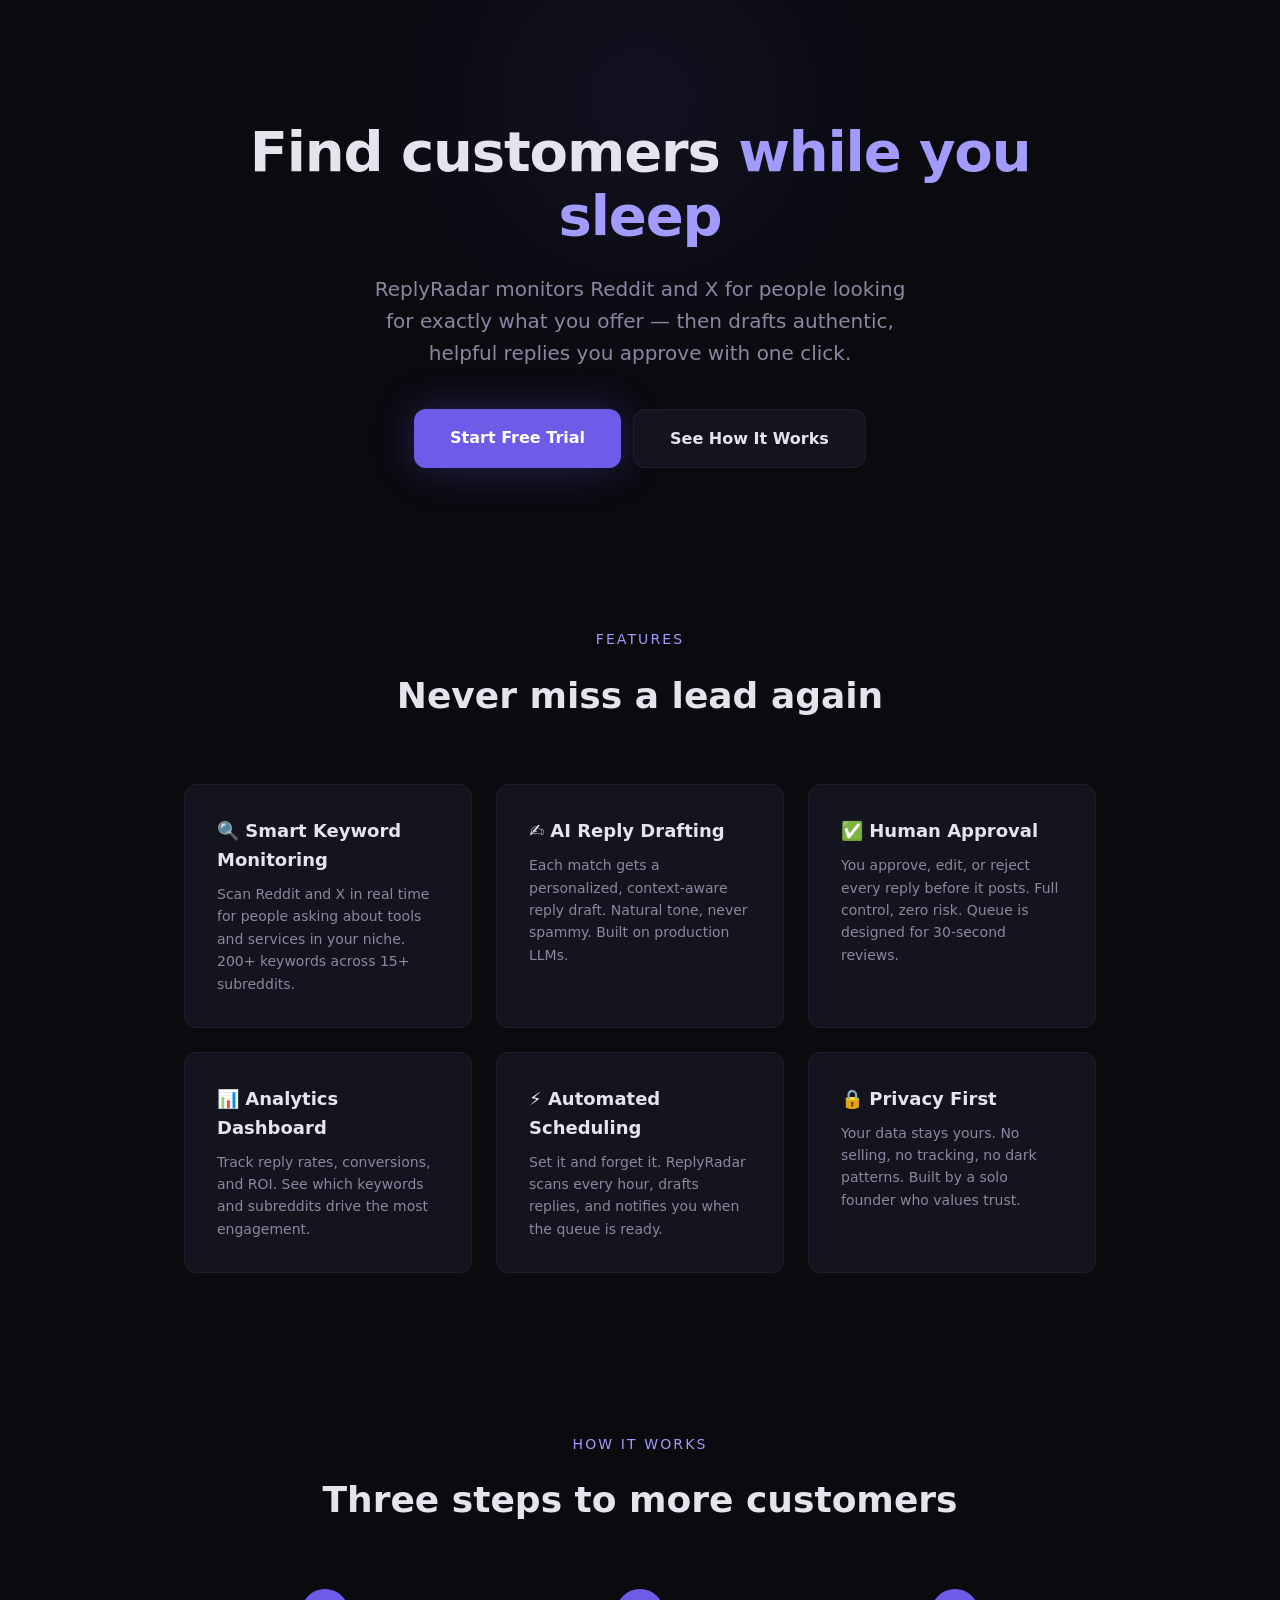
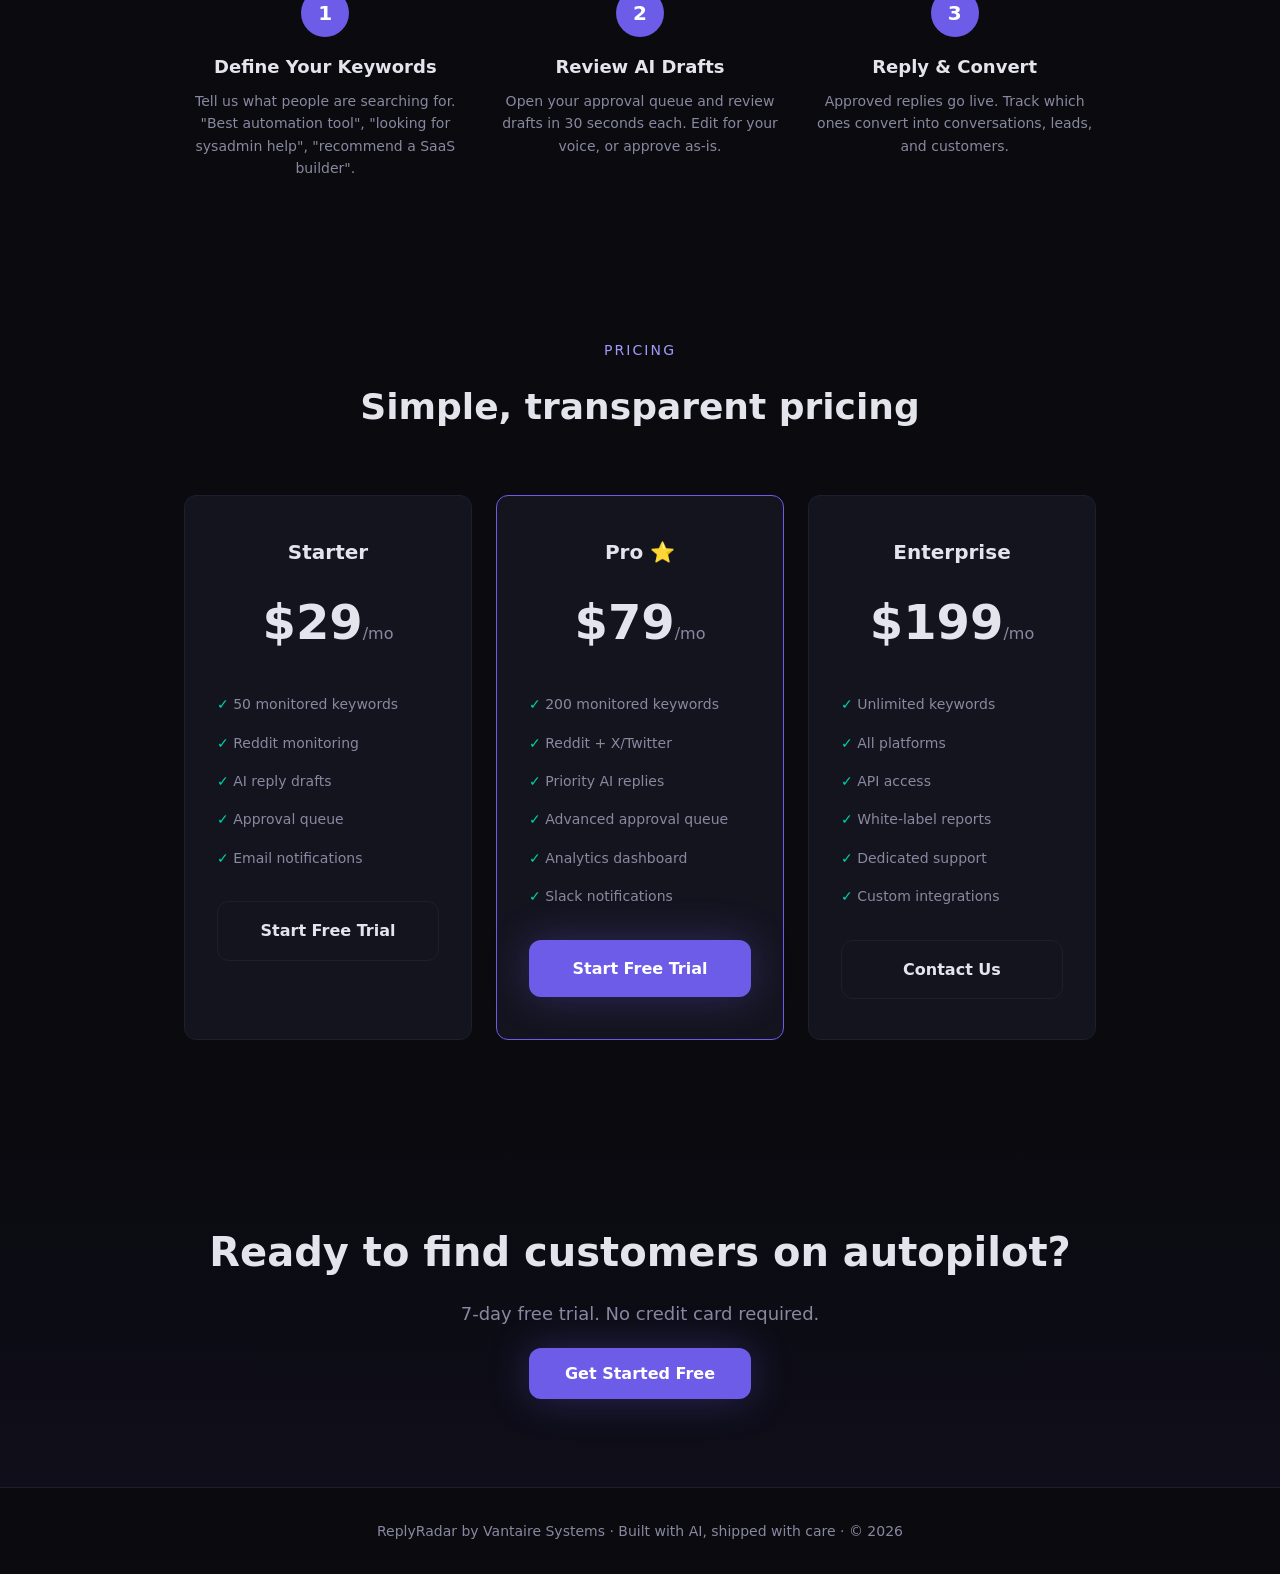
==== landing/index.html @ c9c598c7 "feat: ReplyRadar v1 — AI social media reply agent Core modules: - Reddit keyword monitoring via Serp" ====
<!DOCTYPE html>
<html lang="en">
<head>
<meta charset="UTF-8">
<meta name="viewport" content="width=device-width, initial-scale=1.0">
<title>ReplyRadar — AI That Finds Customers While You Sleep</title>
<style>
  :root {
    --bg: #0a0a0f;
    --surface: #14141f;
    --border: #1e1e30;
    --text: #e4e4ec;
    --muted: #8888a0;
    --accent: #6c5ce7;
    --accent-glow: #a29bfe;
    --green: #00d4aa;
    --radius: 12px;
  }
  * { margin:0; padding:0; box-sizing:border-box; }
  body {
    background: var(--bg);
    color: var(--text);
    font-family: -apple-system, BlinkMacSystemFont, 'Segoe UI', system-ui, sans-serif;
    line-height: 1.6;
    -webkit-font-smoothing: antialiased;
  }
  .container { max-width: 960px; margin: 0 auto; padding: 0 24px; }
  
  /* Hero */
  .hero {
    padding: 120px 0 80px;
    text-align: center;
    position: relative;
    overflow: hidden;
  }
  .hero::before {
    content: '';
    position: absolute;
    top: -200px; left: 50%; transform: translateX(-50%);
    width: 600px; height: 600px;
    background: radial-gradient(circle, var(--accent) 0%, transparent 70%);
    opacity: 0.08;
    pointer-events: none;
  }
  .hero h1 {
    font-size: 56px;
    font-weight: 700;
    letter-spacing: -0.02em;
    line-height: 1.15;
    margin-bottom: 24px;
    position: relative;
  }
  .hero h1 span { color: var(--accent-glow); }
  .hero p {
    font-size: 20px;
    color: var(--muted);
    max-width: 560px;
    margin: 0 auto 40px;
  }
  .cta {
    display: inline-flex;
    gap: 12px;
  }
  .btn {
    padding: 16px 36px;
    border-radius: var(--radius);
    font-size: 16px;
    font-weight: 600;
    cursor: pointer;
    text-decoration: none;
    transition: all 0.2s;
    border: none;
  }
  .btn-primary {
    background: var(--accent);
    color: white;
    box-shadow: 0 0 40px rgba(108,92,231,0.3);
  }
  .btn-primary:hover { box-shadow: 0 0 60px rgba(108,92,231,0.5); transform: translateY(-1px); }
  .btn-secondary {
    background: var(--surface);
    color: var(--text);
    border: 1px solid var(--border);
  }
  .btn-secondary:hover { border-color: var(--accent); }

  /* Features */
  .features {
    padding: 80px 0;
  }
  .section-title {
    text-align: center;
    font-size: 14px;
    text-transform: uppercase;
    letter-spacing: 0.15em;
    color: var(--accent-glow);
    margin-bottom: 16px;
  }
  .section-heading {
    text-align: center;
    font-size: 36px;
    font-weight: 700;
    margin-bottom: 60px;
  }
  .features-grid {
    display: grid;
    grid-template-columns: repeat(3, 1fr);
    gap: 24px;
  }
  .feature-card {
    background: var(--surface);
    border: 1px solid var(--border);
    border-radius: var(--radius);
    padding: 32px;
    transition: border-color 0.2s;
  }
  .feature-card:hover { border-color: var(--accent); }
  .feature-card h3 { font-size: 18px; margin-bottom: 8px; }
  .feature-card p { color: var(--muted); font-size: 14px; }

  /* How it works */
  .how { padding: 80px 0; }
  .steps {
    display: grid;
    grid-template-columns: repeat(3, 1fr);
    gap: 32px;
    text-align: center;
  }
  .step-num {
    width: 48px; height: 48px;
    background: var(--accent);
    color: white;
    border-radius: 50%;
    display: flex;
    align-items: center;
    justify-content: center;
    font-size: 20px; font-weight: 700;
    margin: 0 auto 16px;
  }
  .step h3 { font-size: 18px; margin-bottom: 8px; }
  .step p { color: var(--muted); font-size: 14px; }

  /* Pricing */
  .pricing { padding: 80px 0; }
  .pricing-grid {
    display: grid;
    grid-template-columns: repeat(3, 1fr);
    gap: 24px;
  }
  .plan {
    background: var(--surface);
    border: 1px solid var(--border);
    border-radius: var(--radius);
    padding: 40px 32px;
    text-align: center;
    transition: border-color 0.2s;
  }
  .plan:hover { border-color: var(--accent); }
  .plan.popular { border-color: var(--accent); }
  .plan h3 { font-size: 20px; margin-bottom: 8px; }
  .price { font-size: 48px; font-weight: 700; margin: 16px 0 4px; }
  .price span { font-size: 16px; color: var(--muted); font-weight: 400; }
  .plan ul { list-style: none; margin: 24px 0; text-align: left; }
  .plan li { padding: 8px 0; font-size: 14px; color: var(--muted); }
  .plan li::before { content: '✓ '; color: var(--green); }

  /* CTA bottom */
  .cta-bottom {
    padding: 100px 0;
    text-align: center;
    background: linear-gradient(180deg, transparent, rgba(108,92,231,0.05));
  }
  .cta-bottom h2 { font-size: 40px; margin-bottom: 16px; }

  /* Footer */
  footer {
    border-top: 1px solid var(--border);
    padding: 32px 0;
    text-align: center;
    color: var(--muted);
    font-size: 14px;
  }

  @media (max-width: 768px) {
    .hero h1 { font-size: 36px; }
    .features-grid, .steps, .pricing-grid { grid-template-columns: 1fr; }
    .cta { flex-direction: column; align-items: center; }
  }
</style>
</head>
<body>

<section class="hero">
  <div class="container">
    <h1>Find customers <span>while you sleep</span></h1>
    <p>ReplyRadar monitors Reddit and X for people looking for exactly what you offer — then drafts authentic, helpful replies you approve with one click.</p>
    <div class="cta">
      <a href="#pricing" class="btn btn-primary">Start Free Trial</a>
      <a href="#how" class="btn btn-secondary">See How It Works</a>
    </div>
  </div>
</section>

<section class="features" id="features">
  <div class="container">
    <div class="section-title">Features</div>
    <h2 class="section-heading">Never miss a lead again</h2>
    <div class="features-grid">
      <div class="feature-card">
        <h3>🔍 Smart Keyword Monitoring</h3>
        <p>Scan Reddit and X in real time for people asking about tools and services in your niche. 200+ keywords across 15+ subreddits.</p>
      </div>
      <div class="feature-card">
        <h3>✍️ AI Reply Drafting</h3>
        <p>Each match gets a personalized, context-aware reply draft. Natural tone, never spammy. Built on production LLMs.</p>
      </div>
      <div class="feature-card">
        <h3>✅ Human Approval</h3>
        <p>You approve, edit, or reject every reply before it posts. Full control, zero risk. Queue is designed for 30-second reviews.</p>
      </div>
      <div class="feature-card">
        <h3>📊 Analytics Dashboard</h3>
        <p>Track reply rates, conversions, and ROI. See which keywords and subreddits drive the most engagement.</p>
      </div>
      <div class="feature-card">
        <h3>⚡ Automated Scheduling</h3>
        <p>Set it and forget it. ReplyRadar scans every hour, drafts replies, and notifies you when the queue is ready.</p>
      </div>
      <div class="feature-card">
        <h3>🔒 Privacy First</h3>
        <p>Your data stays yours. No selling, no tracking, no dark patterns. Built by a solo founder who values trust.</p>
      </div>
    </div>
  </div>
</section>

<section class="how" id="how">
  <div class="container">
    <div class="section-title">How It Works</div>
    <h2 class="section-heading">Three steps to more customers</h2>
    <div class="steps">
      <div class="step">
        <div class="step-num">1</div>
        <h3>Define Your Keywords</h3>
        <p>Tell us what people are searching for. "Best automation tool", "looking for sysadmin help", "recommend a SaaS builder".</p>
      </div>
      <div class="step">
        <div class="step-num">2</div>
        <h3>Review AI Drafts</h3>
        <p>Open your approval queue and review drafts in 30 seconds each. Edit for your voice, or approve as-is.</p>
      </div>
      <div class="step">
        <div class="step-num">3</div>
        <h3>Reply & Convert</h3>
        <p>Approved replies go live. Track which ones convert into conversations, leads, and customers.</p>
      </div>
    </div>
  </div>
</section>

<section class="pricing" id="pricing">
  <div class="container">
    <div class="section-title">Pricing</div>
    <h2 class="section-heading">Simple, transparent pricing</h2>
    <div class="pricing-grid">
      <div class="plan">
        <h3>Starter</h3>
        <div class="price">$29<span>/mo</span></div>
        <ul>
          <li>50 monitored keywords</li>
          <li>Reddit monitoring</li>
          <li>AI reply drafts</li>
          <li>Approval queue</li>
          <li>Email notifications</li>
        </ul>
        <a href="#" class="btn btn-secondary" style="width:100%;text-align:center;display:block;">Start Free Trial</a>
      </div>
      <div class="plan popular">
        <h3>Pro ⭐</h3>
        <div class="price">$79<span>/mo</span></div>
        <ul>
          <li>200 monitored keywords</li>
          <li>Reddit + X/Twitter</li>
          <li>Priority AI replies</li>
          <li>Advanced approval queue</li>
          <li>Analytics dashboard</li>
          <li>Slack notifications</li>
        </ul>
        <a href="#" class="btn btn-primary" style="width:100%;text-align:center;display:block;">Start Free Trial</a>
      </div>
      <div class="plan">
        <h3>Enterprise</h3>
        <div class="price">$199<span>/mo</span></div>
        <ul>
          <li>Unlimited keywords</li>
          <li>All platforms</li>
          <li>API access</li>
          <li>White-label reports</li>
          <li>Dedicated support</li>
          <li>Custom integrations</li>
        </ul>
        <a href="#" class="btn btn-secondary" style="width:100%;text-align:center;display:block;">Contact Us</a>
      </div>
    </div>
  </div>
</section>

<section class="cta-bottom">
  <div class="container">
    <h2>Ready to find customers on autopilot?</h2>
    <p style="color:var(--muted);margin-bottom:32px;font-size:18px;">7-day free trial. No credit card required.</p>
    <a href="#pricing" class="btn btn-primary">Get Started Free</a>
  </div>
</section>

<footer>
  <div class="container">
    <p>ReplyRadar by Vantaire Systems · Built with AI, shipped with care · © 2026</p>
  </div>
</footer>

</body>
</html>
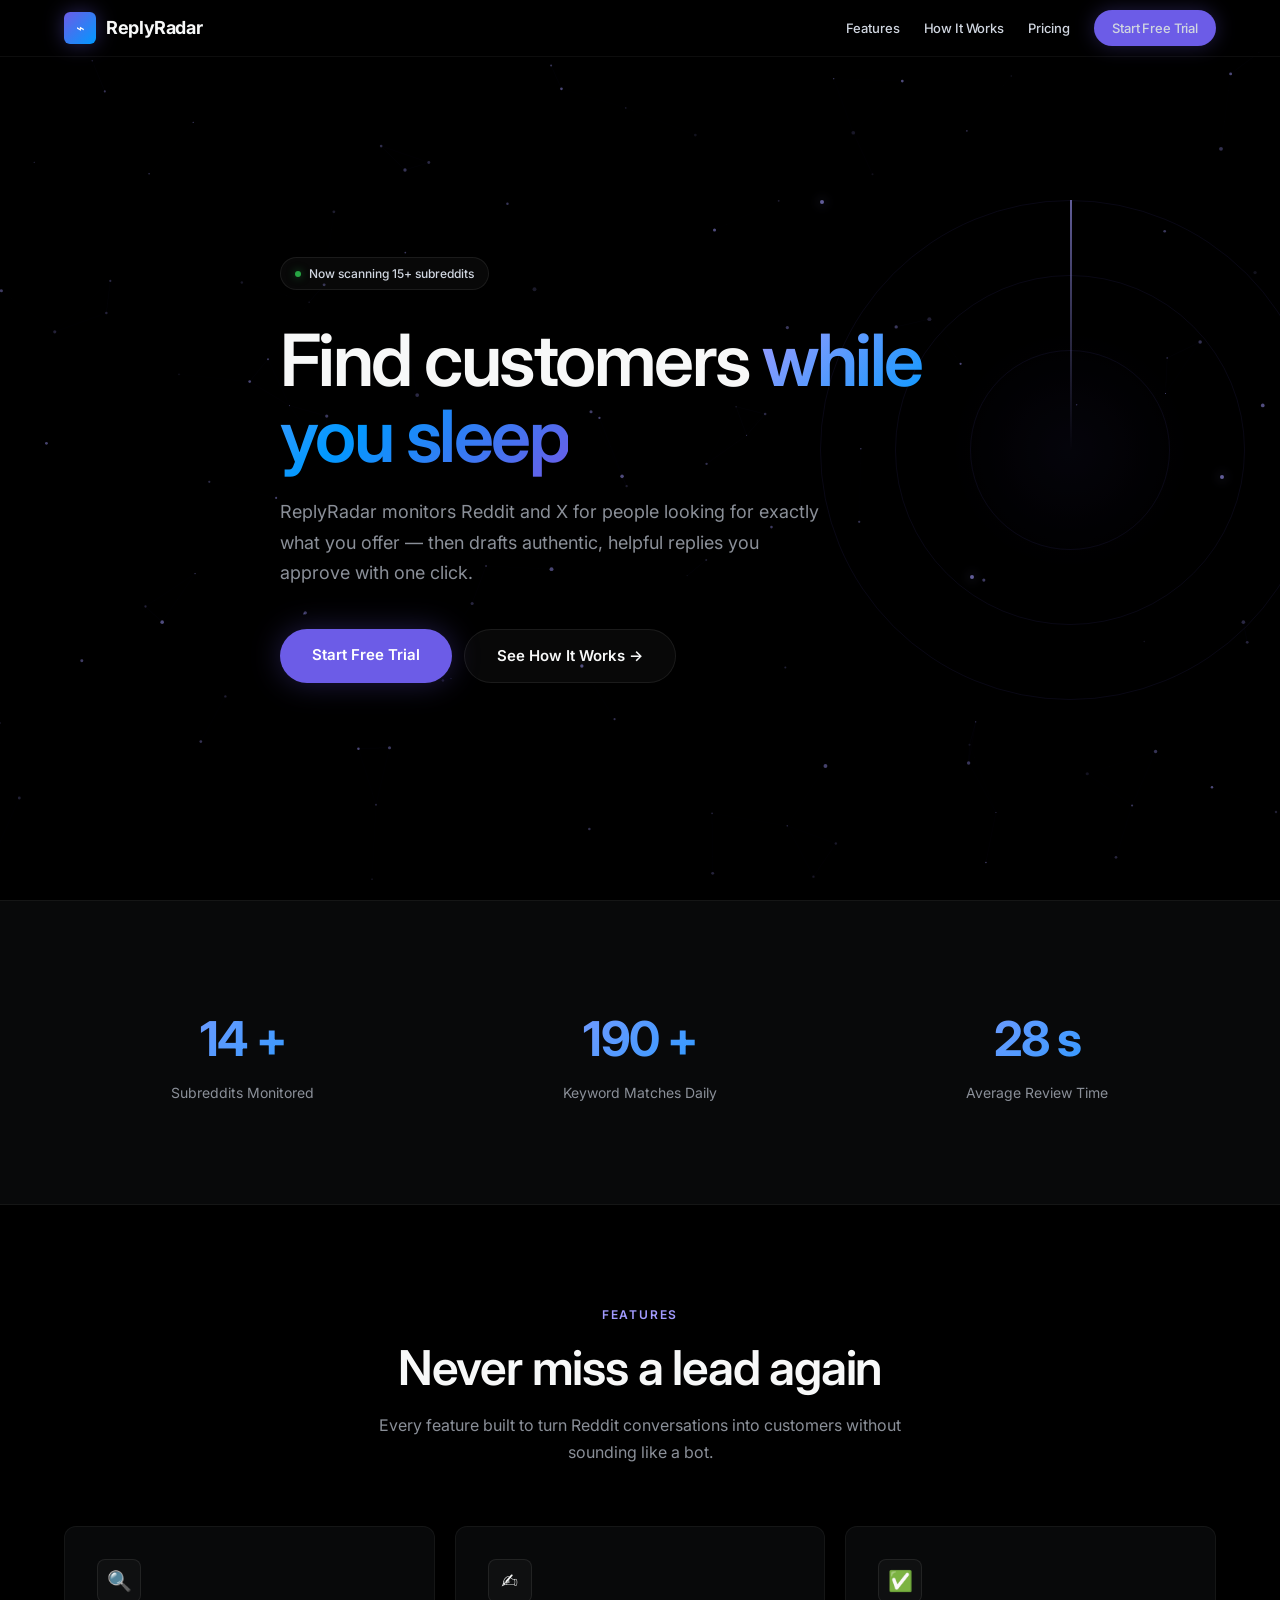
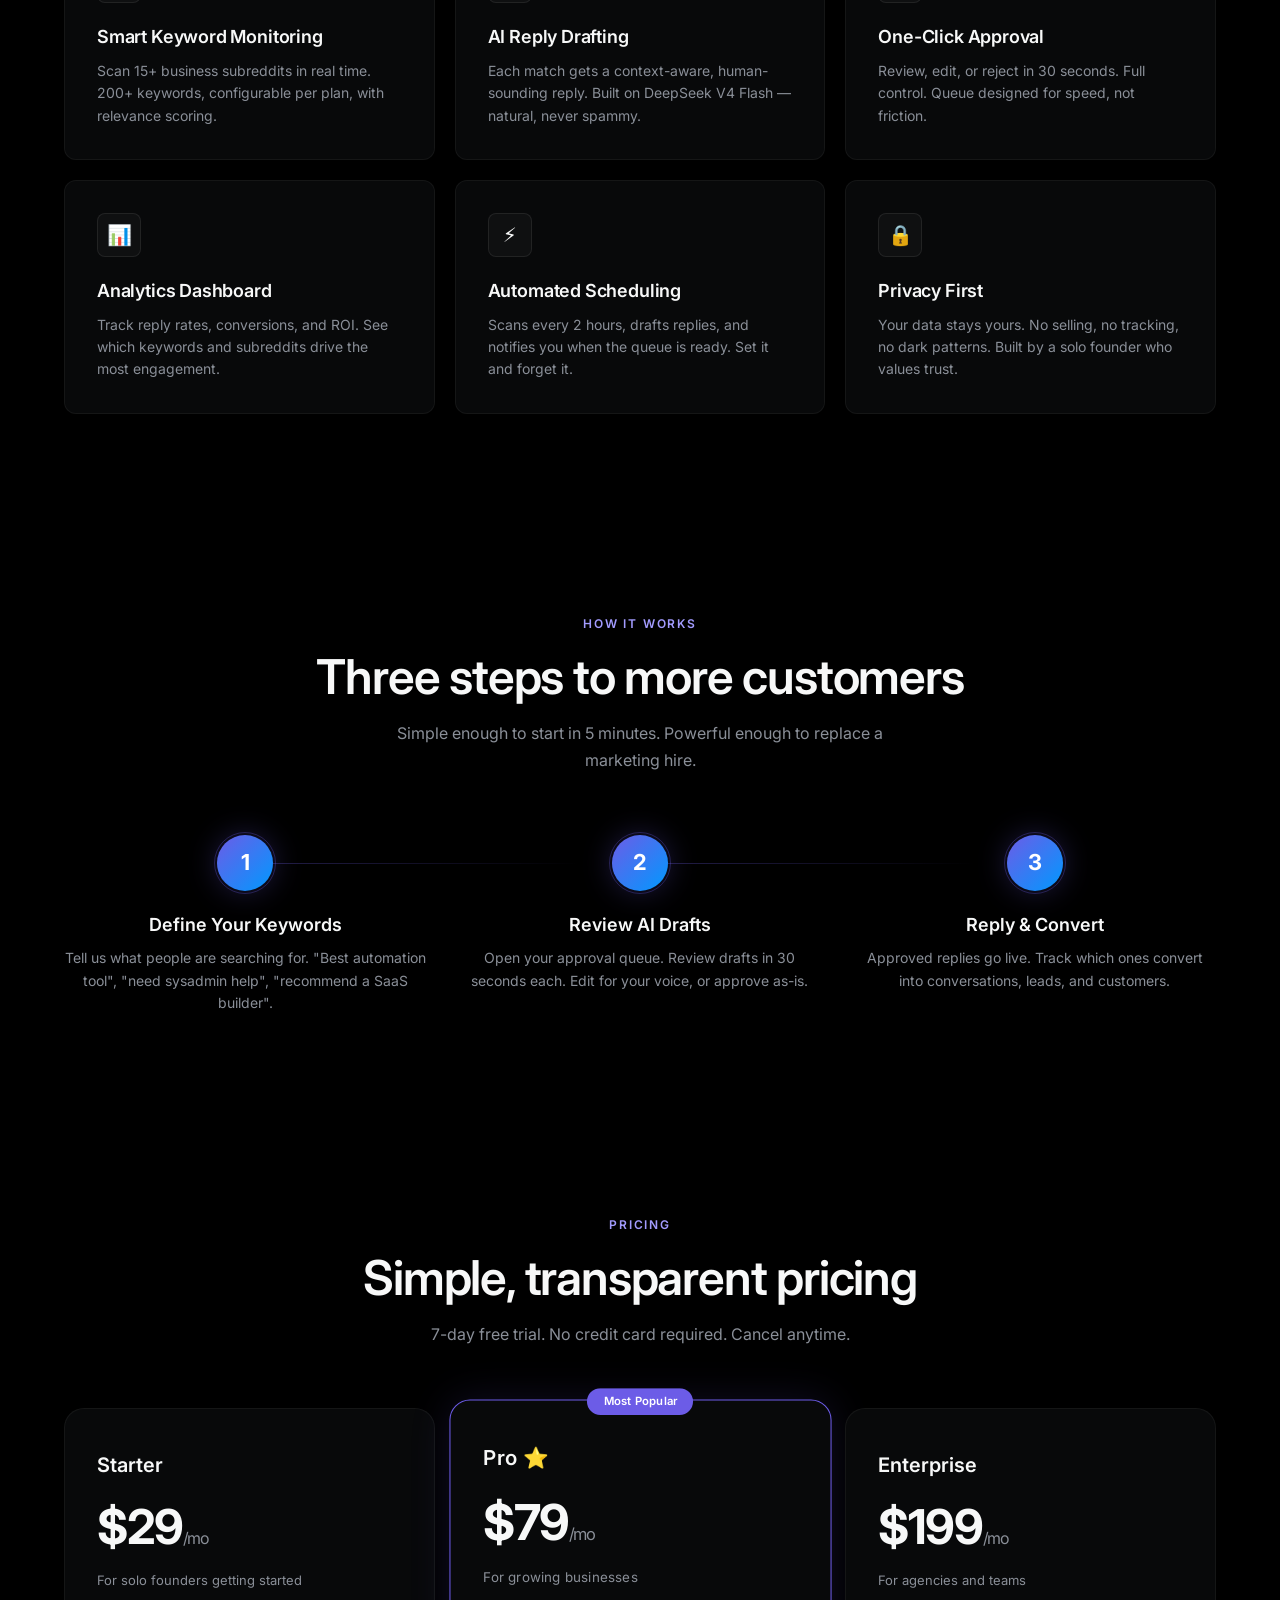
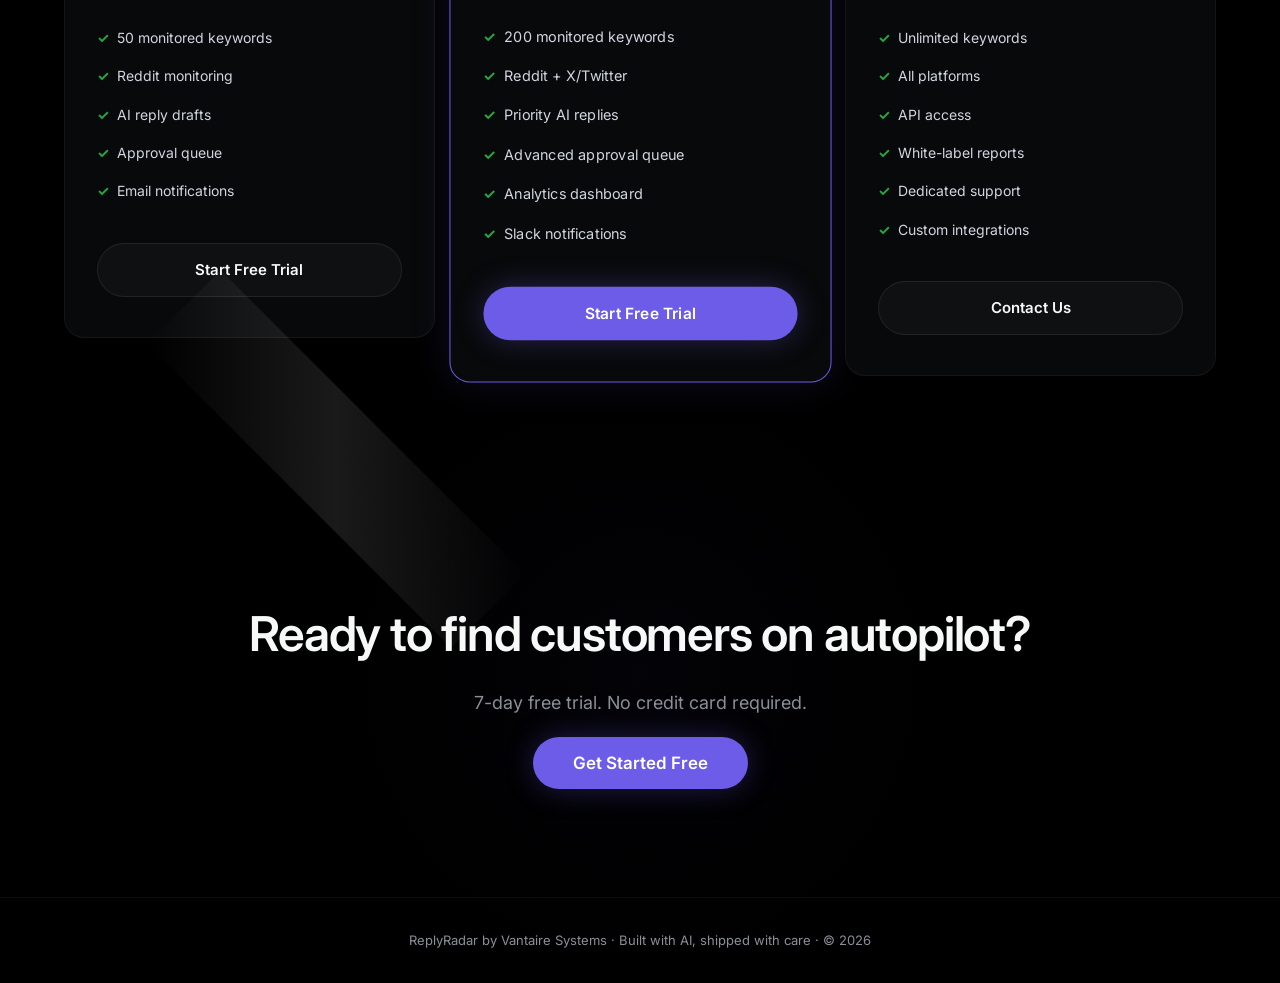
==== commit f521190d: "feat: premium redesigned landing page — particle canvas, radar animation, glass morphism, scroll rev" ====
--- a/landing/index.html
+++ b/landing/index.html
@@ -4,250 +4,466 @@
 <meta charset="UTF-8">
 <meta name="viewport" content="width=device-width, initial-scale=1.0">
 <title>ReplyRadar — AI That Finds Customers While You Sleep</title>
+<link href="https://fonts.googleapis.com/css2?family=Inter:wght@300;400;500;600;700;800&family=JetBrains+Mono:wght@400;500&display=swap" rel="stylesheet">
 <style>
-  :root {
-    --bg: #0a0a0f;
-    --surface: #14141f;
-    --border: #1e1e30;
-    --text: #e4e4ec;
-    --muted: #8888a0;
-    --accent: #6c5ce7;
-    --accent-glow: #a29bfe;
-    --green: #00d4aa;
-    --radius: 12px;
-  }
-  * { margin:0; padding:0; box-sizing:border-box; }
-  body {
-    background: var(--bg);
-    color: var(--text);
-    font-family: -apple-system, BlinkMacSystemFont, 'Segoe UI', system-ui, sans-serif;
-    line-height: 1.6;
-    -webkit-font-smoothing: antialiased;
-  }
-  .container { max-width: 960px; margin: 0 auto; padding: 0 24px; }
-  
-  /* Hero */
-  .hero {
-    padding: 120px 0 80px;
-    text-align: center;
-    position: relative;
-    overflow: hidden;
-  }
-  .hero::before {
-    content: '';
-    position: absolute;
-    top: -200px; left: 50%; transform: translateX(-50%);
-    width: 600px; height: 600px;
-    background: radial-gradient(circle, var(--accent) 0%, transparent 70%);
-    opacity: 0.08;
-    pointer-events: none;
-  }
-  .hero h1 {
-    font-size: 56px;
-    font-weight: 700;
-    letter-spacing: -0.02em;
-    line-height: 1.15;
-    margin-bottom: 24px;
-    position: relative;
-  }
-  .hero h1 span { color: var(--accent-glow); }
-  .hero p {
-    font-size: 20px;
-    color: var(--muted);
-    max-width: 560px;
-    margin: 0 auto 40px;
-  }
-  .cta {
-    display: inline-flex;
-    gap: 12px;
-  }
-  .btn {
-    padding: 16px 36px;
-    border-radius: var(--radius);
-    font-size: 16px;
-    font-weight: 600;
-    cursor: pointer;
-    text-decoration: none;
-    transition: all 0.2s;
-    border: none;
-  }
-  .btn-primary {
-    background: var(--accent);
-    color: white;
-    box-shadow: 0 0 40px rgba(108,92,231,0.3);
-  }
-  .btn-primary:hover { box-shadow: 0 0 60px rgba(108,92,231,0.5); transform: translateY(-1px); }
-  .btn-secondary {
-    background: var(--surface);
-    color: var(--text);
-    border: 1px solid var(--border);
-  }
-  .btn-secondary:hover { border-color: var(--accent); }
-
-  /* Features */
-  .features {
-    padding: 80px 0;
-  }
-  .section-title {
-    text-align: center;
-    font-size: 14px;
-    text-transform: uppercase;
-    letter-spacing: 0.15em;
-    color: var(--accent-glow);
-    margin-bottom: 16px;
-  }
-  .section-heading {
-    text-align: center;
-    font-size: 36px;
-    font-weight: 700;
-    margin-bottom: 60px;
-  }
-  .features-grid {
-    display: grid;
-    grid-template-columns: repeat(3, 1fr);
-    gap: 24px;
-  }
-  .feature-card {
-    background: var(--surface);
-    border: 1px solid var(--border);
-    border-radius: var(--radius);
-    padding: 32px;
-    transition: border-color 0.2s;
-  }
-  .feature-card:hover { border-color: var(--accent); }
-  .feature-card h3 { font-size: 18px; margin-bottom: 8px; }
-  .feature-card p { color: var(--muted); font-size: 14px; }
-
-  /* How it works */
-  .how { padding: 80px 0; }
-  .steps {
-    display: grid;
-    grid-template-columns: repeat(3, 1fr);
-    gap: 32px;
-    text-align: center;
-  }
-  .step-num {
-    width: 48px; height: 48px;
-    background: var(--accent);
-    color: white;
-    border-radius: 50%;
-    display: flex;
-    align-items: center;
-    justify-content: center;
-    font-size: 20px; font-weight: 700;
-    margin: 0 auto 16px;
-  }
-  .step h3 { font-size: 18px; margin-bottom: 8px; }
-  .step p { color: var(--muted); font-size: 14px; }
-
-  /* Pricing */
-  .pricing { padding: 80px 0; }
-  .pricing-grid {
-    display: grid;
-    grid-template-columns: repeat(3, 1fr);
-    gap: 24px;
-  }
-  .plan {
-    background: var(--surface);
-    border: 1px solid var(--border);
-    border-radius: var(--radius);
-    padding: 40px 32px;
-    text-align: center;
-    transition: border-color 0.2s;
-  }
-  .plan:hover { border-color: var(--accent); }
-  .plan.popular { border-color: var(--accent); }
-  .plan h3 { font-size: 20px; margin-bottom: 8px; }
-  .price { font-size: 48px; font-weight: 700; margin: 16px 0 4px; }
-  .price span { font-size: 16px; color: var(--muted); font-weight: 400; }
-  .plan ul { list-style: none; margin: 24px 0; text-align: left; }
-  .plan li { padding: 8px 0; font-size: 14px; color: var(--muted); }
-  .plan li::before { content: '✓ '; color: var(--green); }
-
-  /* CTA bottom */
-  .cta-bottom {
-    padding: 100px 0;
-    text-align: center;
-    background: linear-gradient(180deg, transparent, rgba(108,92,231,0.05));
-  }
-  .cta-bottom h2 { font-size: 40px; margin-bottom: 16px; }
-
-  /* Footer */
-  footer {
-    border-top: 1px solid var(--border);
-    padding: 32px 0;
-    text-align: center;
-    color: var(--muted);
-    font-size: 14px;
-  }
-
-  @media (max-width: 768px) {
-    .hero h1 { font-size: 36px; }
-    .features-grid, .steps, .pricing-grid { grid-template-columns: 1fr; }
-    .cta { flex-direction: column; align-items: center; }
-  }
+:root {
+  --void: #000000;
+  --surface: #08090a;
+  --panel: #0f1011;
+  --elevated: #191a1b;
+  --text-primary: #f7f8f8;
+  --text-secondary: #d0d6e0;
+  --text-muted: #8a8f98;
+  --accent: #6c5ce7;
+  --accent-glow: #a29bfe;
+  --accent-blue: #0099ff;
+  --green: #27a644;
+  --border-subtle: rgba(255,255,255,0.05);
+  --border-standard: rgba(255,255,255,0.08);
+  --border-glow: rgba(108,92,231,0.3);
+  --glass: rgba(255,255,255,0.03);
+  --glass-hover: rgba(255,255,255,0.06);
+  --radius-sm: 6px;
+  --radius-md: 8px;
+  --radius-lg: 12px;
+  --radius-xl: 20px;
+  --radius-pill: 100px;
+  --shadow-card: 0 0 0 1px rgba(108,92,231,0.15), 0 4px 24px rgba(0,0,0,0.4);
+  --shadow-elevated: 0 0 0 1px rgba(108,92,231,0.2), 0 8px 40px rgba(0,0,0,0.5);
+  --shadow-glow: 0 0 60px rgba(108,92,231,0.15);
+  --transition-fast: 0.15s cubic-bezier(0.4, 0, 0.2, 1);
+  --transition-smooth: 0.3s cubic-bezier(0.4, 0, 0.2, 1);
+  --transition-spring: 0.5s cubic-bezier(0.34, 1.56, 0.64, 1);
+}
+* { margin:0; padding:0; box-sizing:border-box; }
+html { scroll-behavior: smooth; }
+body {
+  background: var(--void);
+  color: var(--text-primary);
+  font-family: 'Inter', system-ui, -apple-system, sans-serif;
+  line-height: 1.6;
+  -webkit-font-smoothing: antialiased;
+  overflow-x: hidden;
+}
+.container { max-width: 1200px; margin:0 auto; padding:0 24px; position:relative; z-index:1; }
+
+/* ── Canvas Background ── */
+#bg-canvas {
+  position: fixed; top:0; left:0; width:100%; height:100%;
+  z-index:0; pointer-events:none;
+}
+
+/* ── Nav ── */
+nav {
+  position: fixed; top:0; left:0; right:0; z-index:100;
+  background: rgba(0,0,0,0.85);
+  backdrop-filter: blur(20px) saturate(180%);
+  -webkit-backdrop-filter: blur(20px) saturate(180%);
+  border-bottom: 1px solid var(--border-subtle);
+  transition: var(--transition-smooth);
+}
+nav .nav-inner {
+  max-width: 1200px; margin:0 auto; padding:0 24px;
+  display:flex; align-items:center; justify-content:space-between;
+  height: 56px;
+}
+.logo {
+  display:flex; align-items:center; gap:10px;
+  font-size: 18px; font-weight: 700; letter-spacing: -0.02em;
+  color: var(--text-primary); text-decoration:none;
+}
+.logo-icon {
+  width: 32px; height: 32px; border-radius: var(--radius-sm);
+  background: linear-gradient(135deg, var(--accent), var(--accent-blue));
+  display:flex; align-items:center; justify-content:center;
+  font-size: 14px; color: white; box-shadow: 0 0 20px rgba(108,92,231,0.4);
+}
+.nav-links { display:flex; align-items:center; gap:24px; }
+.nav-links a {
+  color: var(--text-secondary); text-decoration:none;
+  font-size: 13px; font-weight: 500; letter-spacing: -0.01em;
+  transition: color var(--transition-fast);
+}
+.nav-links a:hover { color: var(--text-primary); }
+.nav-cta {
+  padding: 8px 18px; border-radius: var(--radius-pill);
+  background: var(--accent); color: white;
+  font-size: 13px; font-weight: 600; text-decoration:none;
+  transition: all var(--transition-smooth);
+  box-shadow: 0 0 20px rgba(108,92,231,0.3);
+}
+.nav-cta:hover { box-shadow: 0 0 40px rgba(108,92,231,0.5); transform: translateY(-1px); }
+
+/* ── Hero ── */
+.hero {
+  position:relative; min-height:100vh; display:flex; align-items:center;
+  padding: 120px 0 80px;
+}
+.hero-content { max-width: 720px; }
+.hero-badge {
+  display:inline-flex; align-items:center; gap:8px;
+  padding: 6px 14px; border-radius: var(--radius-pill);
+  background: var(--glass); border: 1px solid var(--border-standard);
+  font-size: 12px; font-weight: 500; color: var(--text-secondary);
+  margin-bottom: 32px; animation: fadeInUp 0.6s ease-out;
+}
+.hero-badge .dot {
+  width: 6px; height: 6px; border-radius: 50%;
+  background: var(--green); box-shadow: 0 0 8px rgba(39,166,68,0.6);
+  animation: pulse-dot 2s infinite;
+}
+.hero h1 {
+  font-size: clamp(40px, 6vw, 72px); font-weight: 600;
+  letter-spacing: -0.035em; line-height: 1.05; margin-bottom: 24px;
+  animation: fadeInUp 0.6s ease-out 0.1s both;
+}
+.hero h1 .gradient-text {
+  background: linear-gradient(135deg, var(--accent-glow), var(--accent-blue), var(--accent));
+  -webkit-background-clip: text; -webkit-text-fill-color: transparent;
+  background-clip: text;
+}
+.hero p {
+  font-size: 18px; color: var(--text-muted); max-width: 540px;
+  line-height: 1.7; margin-bottom: 40px;
+  animation: fadeInUp 0.6s ease-out 0.2s both;
+}
+.hero-cta {
+  display:flex; gap:12px; flex-wrap:wrap;
+  animation: fadeInUp 0.6s ease-out 0.3s both;
+}
+.btn-primary {
+  padding: 14px 32px; border-radius: var(--radius-pill);
+  background: var(--accent); color: white;
+  font-size: 15px; font-weight: 600; text-decoration:none;
+  border:none; cursor:pointer;
+  transition: all var(--transition-smooth);
+  box-shadow: 0 0 30px rgba(108,92,231,0.3);
+  position:relative; overflow:hidden;
+}
+.btn-primary::after {
+  content:''; position:absolute; top:-50%; left:-50%; width:200%; height:200%;
+  background: linear-gradient(45deg, transparent, rgba(255,255,255,0.1), transparent);
+  transform: rotate(45deg) translateX(-100%);
+  transition: transform 0.6s;
+}
+.btn-primary:hover::after { transform: rotate(45deg) translateX(100%); }
+.btn-primary:hover { box-shadow: 0 0 50px rgba(108,92,231,0.5); transform: translateY(-2px); }
+.btn-secondary {
+  padding: 14px 32px; border-radius: var(--radius-pill);
+  background: var(--glass); color: var(--text-primary);
+  font-size: 15px; font-weight: 600; text-decoration:none;
+  border: 1px solid var(--border-standard);
+  transition: all var(--transition-smooth); cursor:pointer;
+}
+.btn-secondary:hover { background: var(--glass-hover); border-color: var(--border-glow); }
+
+/* ── Radar Animation (hero visual) ── */
+.hero-visual {
+  position:absolute; right: -40px; top: 50%; transform: translateY(-50%);
+  width: 500px; height: 500px; opacity: 0.6; pointer-events:none;
+}
+.radar-container {
+  position:relative; width:100%; height:100%;
+}
+.radar-circle {
+  position:absolute; border-radius:50%; border:1px solid rgba(108,92,231,0.15);
+}
+.radar-circle:nth-child(1) { width:100%; height:100%; top:0; left:0; }
+.radar-circle:nth-child(2) { width:70%; height:70%; top:15%; left:15%; }
+.radar-circle:nth-child(3) { width:40%; height:40%; top:30%; left:30%; }
+.radar-line {
+  position:absolute; width:2px; height:50%; background: linear-gradient(180deg, var(--accent-glow), transparent);
+  top:0; left:50%; transform-origin: bottom center;
+  animation: radar-spin 4s linear infinite;
+}
+.radar-glow {
+  position:absolute; width:50%; height:50%; top:25%; left:25%;
+  border-radius:50%;
+  background: radial-gradient(circle, rgba(108,92,231,0.08) 0%, transparent 70%);
+  animation: radar-pulse 3s ease-in-out infinite;
+}
+.radar-dot {
+  position:absolute; width:4px; height:4px; border-radius:50%;
+  background: var(--accent-glow); box-shadow: 0 0 12px var(--accent-glow);
+  animation: dot-blink 2s ease-in-out infinite;
+}
+.radar-dot:nth-child(5) { top:20%; left:60%; animation-delay:0s; }
+.radar-dot:nth-child(6) { top:55%; left:80%; animation-delay:0.7s; }
+.radar-dot:nth-child(7) { top:75%; left:30%; animation-delay:1.4s; }
+
+@keyframes radar-spin { from { transform: rotate(0deg); } to { transform: rotate(360deg); } }
+@keyframes radar-pulse { 0%,100% { opacity:0.4; transform:scale(1); } 50% { opacity:0.8; transform:scale(1.05); } }
+@keyframes dot-blink { 0%,100% { opacity:1; } 50% { opacity:0.2; } }
+@keyframes fadeInUp { from { opacity:0; transform:translateY(24px); } to { opacity:1; transform:translateY(0); } }
+@keyframes pulse-dot { 0%,100% { opacity:0.6; } 50% { opacity:1; } }
+
+/* ── Section Common ── */
+section { padding: 100px 0; position:relative; }
+.section-label {
+  text-align:center; font-size:12px; font-weight:600; text-transform:uppercase;
+  letter-spacing:0.15em; color:var(--accent-glow); margin-bottom:16px;
+}
+.section-heading {
+  text-align:center; font-size:clamp(28px, 4vw, 48px); font-weight:600;
+  letter-spacing:-0.025em; line-height:1.15; margin-bottom:16px;
+}
+.section-subtitle {
+  text-align:center; font-size:16px; color:var(--text-muted);
+  max-width:560px; margin:0 auto 60px; line-height:1.7;
+}
+
+/* ── Features Grid ── */
+.features-grid { display:grid; grid-template-columns:repeat(3,1fr); gap:20px; }
+.feature-card {
+  background: var(--surface); border:1px solid var(--border-subtle);
+  border-radius: var(--radius-lg); padding: 32px;
+  transition: all var(--transition-smooth);
+  position:relative; overflow:hidden;
+}
+.feature-card::before {
+  content:''; position:absolute; top:0; left:0; right:0; height:1px;
+  background: linear-gradient(90deg, transparent, var(--accent-glow), transparent);
+  opacity:0; transition: opacity var(--transition-smooth);
+}
+.feature-card:hover { border-color: var(--border-glow); transform:translateY(-4px); box-shadow: var(--shadow-card); }
+.feature-card:hover::before { opacity:1; }
+.feature-icon {
+  width:44px; height:44px; border-radius:var(--radius-md);
+  background: var(--glass); border:1px solid var(--border-standard);
+  display:flex; align-items:center; justify-content:center;
+  margin-bottom:20px; font-size:20px;
+}
+.feature-card h3 { font-size:18px; font-weight:600; margin-bottom:8px; letter-spacing:-0.01em; }
+.feature-card p { font-size:14px; color:var(--text-muted); line-height:1.6; }
+
+/* ── How It Works ── */
+.steps { display:grid; grid-template-columns:repeat(3,1fr); gap:32px; }
+.step { text-align:center; position:relative; }
+.step-num {
+  width:56px; height:56px; border-radius:50%;
+  background: linear-gradient(135deg, var(--accent), var(--accent-blue));
+  display:flex; align-items:center; justify-content:center;
+  font-size:22px; font-weight:700; color:white;
+  margin:0 auto 20px;
+  box-shadow: 0 0 30px rgba(108,92,231,0.3);
+  position:relative;
+}
+.step-num::after {
+  content:''; position:absolute; inset:-3px; border-radius:50%;
+  border:1px solid rgba(108,92,231,0.3);
+  animation: radar-pulse 2s ease-in-out infinite;
+}
+.step h3 { font-size:18px; font-weight:600; margin-bottom:8px; }
+.step p { font-size:14px; color:var(--text-muted); }
+.step-connector {
+  position:absolute; top:28px; left:calc(50% + 28px); width:calc(100% - 56px);
+  height:1px; background: linear-gradient(90deg, rgba(108,92,231,0.3), transparent);
+}
+.step:last-child .step-connector { display:none; }
+
+/* ── Stats ── */
+.stats { background: var(--surface); border-top:1px solid var(--border-subtle); border-bottom:1px solid var(--border-subtle); }
+.stats-grid { display:grid; grid-template-columns:repeat(3,1fr); gap:40px; text-align:center; }
+.stat-value {
+  font-size:clamp(32px, 4vw, 48px); font-weight:700;
+  letter-spacing:-0.03em;
+  background: linear-gradient(135deg, var(--accent-glow), var(--accent-blue));
+  -webkit-background-clip:text; -webkit-text-fill-color:transparent;
+  background-clip:text;
+}
+.stat-label { font-size:14px; color:var(--text-muted); margin-top:4px; }
+
+/* ── Pricing ── */
+.pricing-grid { display:grid; grid-template-columns:repeat(3,1fr); gap:20px; align-items:start; }
+.plan {
+  background: var(--surface); border:1px solid var(--border-subtle);
+  border-radius: var(--radius-xl); padding: 40px 32px;
+  transition: all var(--transition-smooth); position:relative;
+}
+.plan:hover { border-color: var(--border-glow); }
+.plan.popular {
+  border-color: var(--accent);
+  box-shadow: 0 0 40px rgba(108,92,231,0.15);
+  transform: scale(1.03);
+}
+.plan.popular:hover { transform: scale(1.03) translateY(-2px); }
+.plan-badge {
+  position:absolute; top:-12px; left:50%; transform:translateX(-50%);
+  padding:4px 16px; border-radius:var(--radius-pill);
+  background: var(--accent); color:white; font-size:11px; font-weight:600;
+  white-space:nowrap;
+}
+.plan h3 { font-size:20px; font-weight:600; margin-bottom:8px; }
+.plan-price { font-size:48px; font-weight:700; letter-spacing:-0.03em; margin:8px 0 4px; }
+.plan-price span { font-size:16px; font-weight:400; color:var(--text-muted); }
+.plan-desc { font-size:13px; color:var(--text-muted); margin-bottom:28px; }
+.plan ul { list-style:none; margin-bottom:32px; }
+.plan li { padding:8px 0; font-size:14px; color:var(--text-secondary); display:flex; align-items:center; gap:8px; }
+.plan li::before { content:'✓'; color:var(--green); font-weight:700; }
+.plan .btn-primary, .plan .btn-secondary { display:block; text-align:center; width:100%; }
+
+/* ── CTA Bottom ── */
+.cta-section { text-align:center; padding:120px 0; }
+.cta-section h2 { font-size:clamp(28px, 4vw, 48px); font-weight:600; letter-spacing:-0.025em; margin-bottom:16px; }
+.cta-section p { color:var(--text-muted); font-size:18px; margin-bottom:32px; }
+.glow-orb {
+  position:absolute; border-radius:50%;
+  background: radial-gradient(circle, rgba(108,92,231,0.1) 0%, transparent 70%);
+  pointer-events:none;
+}
+
+/* ── Footer ── */
+footer {
+  border-top:1px solid var(--border-subtle); padding:32px 0;
+  text-align:center; color:var(--text-muted); font-size:13px;
+}
+
+/* ── Reveal Animation ── */
+.reveal { opacity:0; transform:translateY(30px); transition: all 0.8s cubic-bezier(0.4,0,0.2,1); }
+.reveal.visible { opacity:1; transform:translateY(0); }
+
+/* ── Responsive ── */
+@media (max-width: 1024px) {
+  .features-grid, .steps, .pricing-grid { grid-template-columns:1fr; max-width:440px; margin:0 auto; }
+  .plan.popular { transform:none; }
+  .plan.popular:hover { transform:translateY(-2px); }
+  .hero-visual { display:none; }
+  .hero h1 { font-size: 40px; }
+}
+@media (max-width: 640px) {
+  .nav-links a:not(.nav-cta) { display:none; }
+  .hero { padding-top:100px; }
+  .stats-grid { grid-template-columns:1fr; gap:24px; }
+  .hero-cta { flex-direction:column; }
+  .hero-cta .btn-primary, .hero-cta .btn-secondary { text-align:center; }
+}
+
+/* ── Scrollbar ── */
+::-webkit-scrollbar { width:6px; }
+::-webkit-scrollbar-track { background:var(--void); }
+::-webkit-scrollbar-thumb { background:var(--border-standard); border-radius:3px; }
+::-webkit-scrollbar-thumb:hover { background:var(--border-glow); }
 </style>
 </head>
 <body>
 
-<section class="hero">
+<canvas id="bg-canvas"></canvas>
+
+<!-- Nav -->
+<nav id="nav">
+  <div class="nav-inner">
+    <a href="#" class="logo">
+      <div class="logo-icon">⌁</div>
+      ReplyRadar
+    </a>
+    <div class="nav-links">
+      <a href="#features">Features</a>
+      <a href="#how">How It Works</a>
+      <a href="#pricing">Pricing</a>
+      <a href="#pricing" class="nav-cta">Start Free Trial</a>
+    </div>
+  </div>
+</nav>
+
+<!-- Hero -->
+<section class="hero" id="hero">
   <div class="container">
-    <h1>Find customers <span>while you sleep</span></h1>
-    <p>ReplyRadar monitors Reddit and X for people looking for exactly what you offer — then drafts authentic, helpful replies you approve with one click.</p>
-    <div class="cta">
-      <a href="#pricing" class="btn btn-primary">Start Free Trial</a>
-      <a href="#how" class="btn btn-secondary">See How It Works</a>
+    <div class="hero-content">
+      <div class="hero-badge">
+        <span class="dot"></span> Now scanning 15+ subreddits
+      </div>
+      <h1>Find customers <span class="gradient-text">while you sleep</span></h1>
+      <p>ReplyRadar monitors Reddit and X for people looking for exactly what you offer — then drafts authentic, helpful replies you approve with one click.</p>
+      <div class="hero-cta">
+        <a href="#pricing" class="btn-primary">Start Free Trial</a>
+        <a href="#how" class="btn-secondary">See How It Works →</a>
+      </div>
     </div>
   </div>
+  <div class="hero-visual">
+    <div class="radar-container">
+      <div class="radar-circle"></div>
+      <div class="radar-circle"></div>
+      <div class="radar-circle"></div>
+      <div class="radar-line"></div>
+      <div class="radar-glow"></div>
+      <div class="radar-dot"></div>
+      <div class="radar-dot"></div>
+      <div class="radar-dot"></div>
+    </div>
+  </div>
 </section>
 
-<section class="features" id="features">
+<!-- Stats -->
+<section class="stats">
   <div class="container">
-    <div class="section-title">Features</div>
-    <h2 class="section-heading">Never miss a lead again</h2>
+    <div class="stats-grid reveal">
+      <div><div class="stat-value" data-count="15">15+</div><div class="stat-label">Subreddits Monitored</div></div>
+      <div><div class="stat-value" data-count="200">200+</div><div class="stat-label">Keyword Matches Daily</div></div>
+      <div><div class="stat-value" data-count="30">30s</div><div class="stat-label">Average Review Time</div></div>
+    </div>
+  </div>
+</section>
+
+<!-- Features -->
+<section id="features">
+  <div class="container">
+    <div class="section-label reveal">Features</div>
+    <h2 class="section-heading reveal">Never miss a lead again</h2>
+    <p class="section-subtitle reveal">Every feature built to turn Reddit conversations into customers without sounding like a bot.</p>
     <div class="features-grid">
-      <div class="feature-card">
-        <h3>🔍 Smart Keyword Monitoring</h3>
-        <p>Scan Reddit and X in real time for people asking about tools and services in your niche. 200+ keywords across 15+ subreddits.</p>
-      </div>
-      <div class="feature-card">
-        <h3>✍️ AI Reply Drafting</h3>
-        <p>Each match gets a personalized, context-aware reply draft. Natural tone, never spammy. Built on production LLMs.</p>
-      </div>
-      <div class="feature-card">
-        <h3>✅ Human Approval</h3>
-        <p>You approve, edit, or reject every reply before it posts. Full control, zero risk. Queue is designed for 30-second reviews.</p>
-      </div>
-      <div class="feature-card">
-        <h3>📊 Analytics Dashboard</h3>
+      <div class="feature-card reveal">
+        <div class="feature-icon">🔍</div>
+        <h3>Smart Keyword Monitoring</h3>
+        <p>Scan 15+ business subreddits in real time. 200+ keywords, configurable per plan, with relevance scoring.</p>
+      </div>
+      <div class="feature-card reveal">
+        <div class="feature-icon">✍️</div>
+        <h3>AI Reply Drafting</h3>
+        <p>Each match gets a context-aware, human-sounding reply. Built on DeepSeek V4 Flash — natural, never spammy.</p>
+      </div>
+      <div class="feature-card reveal">
+        <div class="feature-icon">✅</div>
+        <h3>One-Click Approval</h3>
+        <p>Review, edit, or reject in 30 seconds. Full control. Queue designed for speed, not friction.</p>
+      </div>
+      <div class="feature-card reveal">
+        <div class="feature-icon">📊</div>
+        <h3>Analytics Dashboard</h3>
         <p>Track reply rates, conversions, and ROI. See which keywords and subreddits drive the most engagement.</p>
       </div>
-      <div class="feature-card">
-        <h3>⚡ Automated Scheduling</h3>
-        <p>Set it and forget it. ReplyRadar scans every hour, drafts replies, and notifies you when the queue is ready.</p>
-      </div>
-      <div class="feature-card">
-        <h3>🔒 Privacy First</h3>
+      <div class="feature-card reveal">
+        <div class="feature-icon">⚡</div>
+        <h3>Automated Scheduling</h3>
+        <p>Scans every 2 hours, drafts replies, and notifies you when the queue is ready. Set it and forget it.</p>
+      </div>
+      <div class="feature-card reveal">
+        <div class="feature-icon">🔒</div>
+        <h3>Privacy First</h3>
         <p>Your data stays yours. No selling, no tracking, no dark patterns. Built by a solo founder who values trust.</p>
       </div>
     </div>
   </div>
 </section>
 
-<section class="how" id="how">
+<!-- How It Works -->
+<section id="how">
   <div class="container">
-    <div class="section-title">How It Works</div>
-    <h2 class="section-heading">Three steps to more customers</h2>
-    <div class="steps">
+    <div class="section-label reveal">How It Works</div>
+    <h2 class="section-heading reveal">Three steps to more customers</h2>
+    <p class="section-subtitle reveal">Simple enough to start in 5 minutes. Powerful enough to replace a marketing hire.</p>
+    <div class="steps reveal">
       <div class="step">
         <div class="step-num">1</div>
         <h3>Define Your Keywords</h3>
-        <p>Tell us what people are searching for. "Best automation tool", "looking for sysadmin help", "recommend a SaaS builder".</p>
+        <p>Tell us what people are searching for. "Best automation tool", "need sysadmin help", "recommend a SaaS builder".</p>
+        <div class="step-connector"></div>
       </div>
       <div class="step">
         <div class="step-num">2</div>
         <h3>Review AI Drafts</h3>
-        <p>Open your approval queue and review drafts in 30 seconds each. Edit for your voice, or approve as-is.</p>
+        <p>Open your approval queue. Review drafts in 30 seconds each. Edit for your voice, or approve as-is.</p>
+        <div class="step-connector"></div>
       </div>
       <div class="step">
         <div class="step-num">3</div>
@@ -258,14 +474,17 @@
   </div>
 </section>
 
-<section class="pricing" id="pricing">
+<!-- Pricing -->
+<section id="pricing">
   <div class="container">
-    <div class="section-title">Pricing</div>
-    <h2 class="section-heading">Simple, transparent pricing</h2>
-    <div class="pricing-grid">
+    <div class="section-label reveal">Pricing</div>
+    <h2 class="section-heading reveal">Simple, transparent pricing</h2>
+    <p class="section-subtitle reveal">7-day free trial. No credit card required. Cancel anytime.</p>
+    <div class="pricing-grid reveal">
       <div class="plan">
         <h3>Starter</h3>
-        <div class="price">$29<span>/mo</span></div>
+        <div class="plan-price">$29<span>/mo</span></div>
+        <p class="plan-desc">For solo founders getting started</p>
         <ul>
           <li>50 monitored keywords</li>
           <li>Reddit monitoring</li>
@@ -273,11 +492,13 @@
           <li>Approval queue</li>
           <li>Email notifications</li>
         </ul>
-        <a href="#" class="btn btn-secondary" style="width:100%;text-align:center;display:block;">Start Free Trial</a>
+        <a href="#" class="btn-secondary">Start Free Trial</a>
       </div>
       <div class="plan popular">
+        <div class="plan-badge">Most Popular</div>
         <h3>Pro ⭐</h3>
-        <div class="price">$79<span>/mo</span></div>
+        <div class="plan-price">$79<span>/mo</span></div>
+        <p class="plan-desc">For growing businesses</p>
         <ul>
           <li>200 monitored keywords</li>
           <li>Reddit + X/Twitter</li>
@@ -286,11 +507,12 @@
           <li>Analytics dashboard</li>
           <li>Slack notifications</li>
         </ul>
-        <a href="#" class="btn btn-primary" style="width:100%;text-align:center;display:block;">Start Free Trial</a>
+        <a href="#" class="btn-primary">Start Free Trial</a>
       </div>
       <div class="plan">
         <h3>Enterprise</h3>
-        <div class="price">$199<span>/mo</span></div>
+        <div class="plan-price">$199<span>/mo</span></div>
+        <p class="plan-desc">For agencies and teams</p>
         <ul>
           <li>Unlimited keywords</li>
           <li>All platforms</li>
@@ -299,25 +521,177 @@
           <li>Dedicated support</li>
           <li>Custom integrations</li>
         </ul>
-        <a href="#" class="btn btn-secondary" style="width:100%;text-align:center;display:block;">Contact Us</a>
+        <a href="#" class="btn-secondary">Contact Us</a>
       </div>
     </div>
   </div>
 </section>
 
-<section class="cta-bottom">
-  <div class="container">
+<!-- CTA -->
+<section class="cta-section">
+  <div class="glow-orb" style="width:600px;height:600px;top:-100px;left:50%;transform:translateX(-50%);opacity:0.3;"></div>
+  <div class="container reveal">
     <h2>Ready to find customers on autopilot?</h2>
-    <p style="color:var(--muted);margin-bottom:32px;font-size:18px;">7-day free trial. No credit card required.</p>
-    <a href="#pricing" class="btn btn-primary">Get Started Free</a>
+    <p>7-day free trial. No credit card required.</p>
+    <a href="#pricing" class="btn-primary" style="font-size:17px;padding:16px 40px;">Get Started Free</a>
   </div>
 </section>
 
+<!-- Footer -->
 <footer>
   <div class="container">
     <p>ReplyRadar by Vantaire Systems · Built with AI, shipped with care · © 2026</p>
   </div>
 </footer>
 
+<script>
+// ── Particle Canvas Background ──
+const canvas = document.getElementById('bg-canvas');
+const ctx = canvas.getContext('2d');
+let particles = [];
+let mouse = { x: -1000, y: -1000 };
+
+function resize() {
+  canvas.width = window.innerWidth;
+  canvas.height = window.innerHeight;
+}
+resize();
+window.addEventListener('resize', resize);
+
+class Particle {
+  constructor() {
+    this.reset();
+    this.y = Math.random() * canvas.height;
+  }
+  reset() {
+    this.x = Math.random() * canvas.width;
+    this.y = -10;
+    this.size = Math.random() * 1.5 + 0.5;
+    this.speed = Math.random() * 0.4 + 0.1;
+    this.opacity = Math.random() * 0.4 + 0.1;
+    this.wobble = Math.random() * Math.PI * 2;
+    this.wobbleSpeed = (Math.random() - 0.5) * 0.01;
+  }
+  update() {
+    this.y += this.speed;
+    this.wobble += this.wobbleSpeed;
+    this.x += Math.sin(this.wobble) * 0.3;
+
+    // Attract to mouse
+    const dx = mouse.x - this.x;
+    const dy = mouse.y - this.y;
+    const dist = Math.sqrt(dx * dx + dy * dy);
+    if (dist < 150) {
+      const force = (150 - dist) / 150 * 0.05;
+      this.x += dx * force;
+      this.y += dy * force;
+    }
+
+    if (this.y > canvas.height + 10) this.reset();
+    if (this.x < -10) this.x = canvas.width + 10;
+    if (this.x > canvas.width + 10) this.x = -10;
+  }
+  draw() {
+    ctx.beginPath();
+    ctx.arc(this.x, this.y, this.size, 0, Math.PI * 2);
+    ctx.fillStyle = `rgba(162, 155, 254, ${this.opacity})`;
+    ctx.fill();
+  }
+}
+
+for (let i = 0; i < 120; i++) particles.push(new Particle());
+
+document.addEventListener('mousemove', e => {
+  mouse.x = e.clientX;
+  mouse.y = e.clientY;
+});
+
+function animate() {
+  ctx.clearRect(0, 0, canvas.width, canvas.height);
+  particles.forEach(p => { p.update(); p.draw(); });
+
+  // Draw connections between close particles
+  for (let i = 0; i < particles.length; i++) {
+    for (let j = i + 1; j < particles.length; j++) {
+      const dx = particles[i].x - particles[j].x;
+      const dy = particles[i].y - particles[j].y;
+      const dist = Math.sqrt(dx * dx + dy * dy);
+      if (dist < 100) {
+        ctx.beginPath();
+        ctx.moveTo(particles[i].x, particles[i].y);
+        ctx.lineTo(particles[j].x, particles[j].y);
+        ctx.strokeStyle = `rgba(108, 92, 231, ${0.06 * (1 - dist/100)})`;
+        ctx.lineWidth = 0.5;
+        ctx.stroke();
+      }
+    }
+  }
+
+  requestAnimationFrame(animate);
+}
+animate();
+
+// ── Scroll Reveal ──
+const observer = new IntersectionObserver(
+  (entries) => {
+    entries.forEach((entry, i) => {
+      if (entry.isIntersecting) {
+        setTimeout(() => entry.target.classList.add('visible'), i * 50);
+        observer.unobserve(entry.target);
+      }
+    });
+  },
+  { threshold: 0.15, rootMargin: '0px 0px -50px 0px' }
+);
+
+document.querySelectorAll('.reveal').forEach(el => observer.observe(el));
+
+// ── Counter Animation ──
+const counterObserver = new IntersectionObserver((entries) => {
+  entries.forEach(entry => {
+    if (entry.isIntersecting) {
+      const el = entry.target;
+      const target = parseInt(el.getAttribute('data-count'));
+      if (isNaN(target)) return;
+      const suffix = el.textContent.replace(/[0-9]/g, '').trim();
+      const duration = 1500;
+      const start = performance.now();
+
+      function update(now) {
+        const elapsed = now - start;
+        const progress = Math.min(elapsed / duration, 1);
+        const eased = 1 - Math.pow(1 - progress, 3);
+        const current = Math.floor(target * eased);
+        el.textContent = current + (suffix ? ' ' + suffix : suffix);
+        if (progress < 1) requestAnimationFrame(update);
+      }
+      requestAnimationFrame(update);
+      counterObserver.unobserve(el);
+    }
+  });
+}, { threshold: 0.5 });
+
+document.querySelectorAll('.stat-value').forEach(el => counterObserver.observe(el));
+
+// ── Nav scroll effect ──
+const nav = document.getElementById('nav');
+window.addEventListener('scroll', () => {
+  nav.style.background = window.scrollY > 50
+    ? 'rgba(0,0,0,0.95)'
+    : 'rgba(0,0,0,0.85)';
+});
+
+// ── Smooth parallax for hero radar ──
+const radarContainer = document.querySelector('.hero-visual');
+window.addEventListener('scroll', () => {
+  if (!radarContainer) return;
+  const scrollY = window.scrollY;
+  const heroSection = document.getElementById('hero');
+  if (heroSection && scrollY < heroSection.offsetHeight) {
+    radarContainer.style.transform = `translateY(calc(-50% + ${scrollY * 0.15}px))`;
+    radarContainer.style.opacity = 0.6 - (scrollY / heroSection.offsetHeight) * 0.6;
+  }
+});
+</script>
 </body>
-</html>+</html>
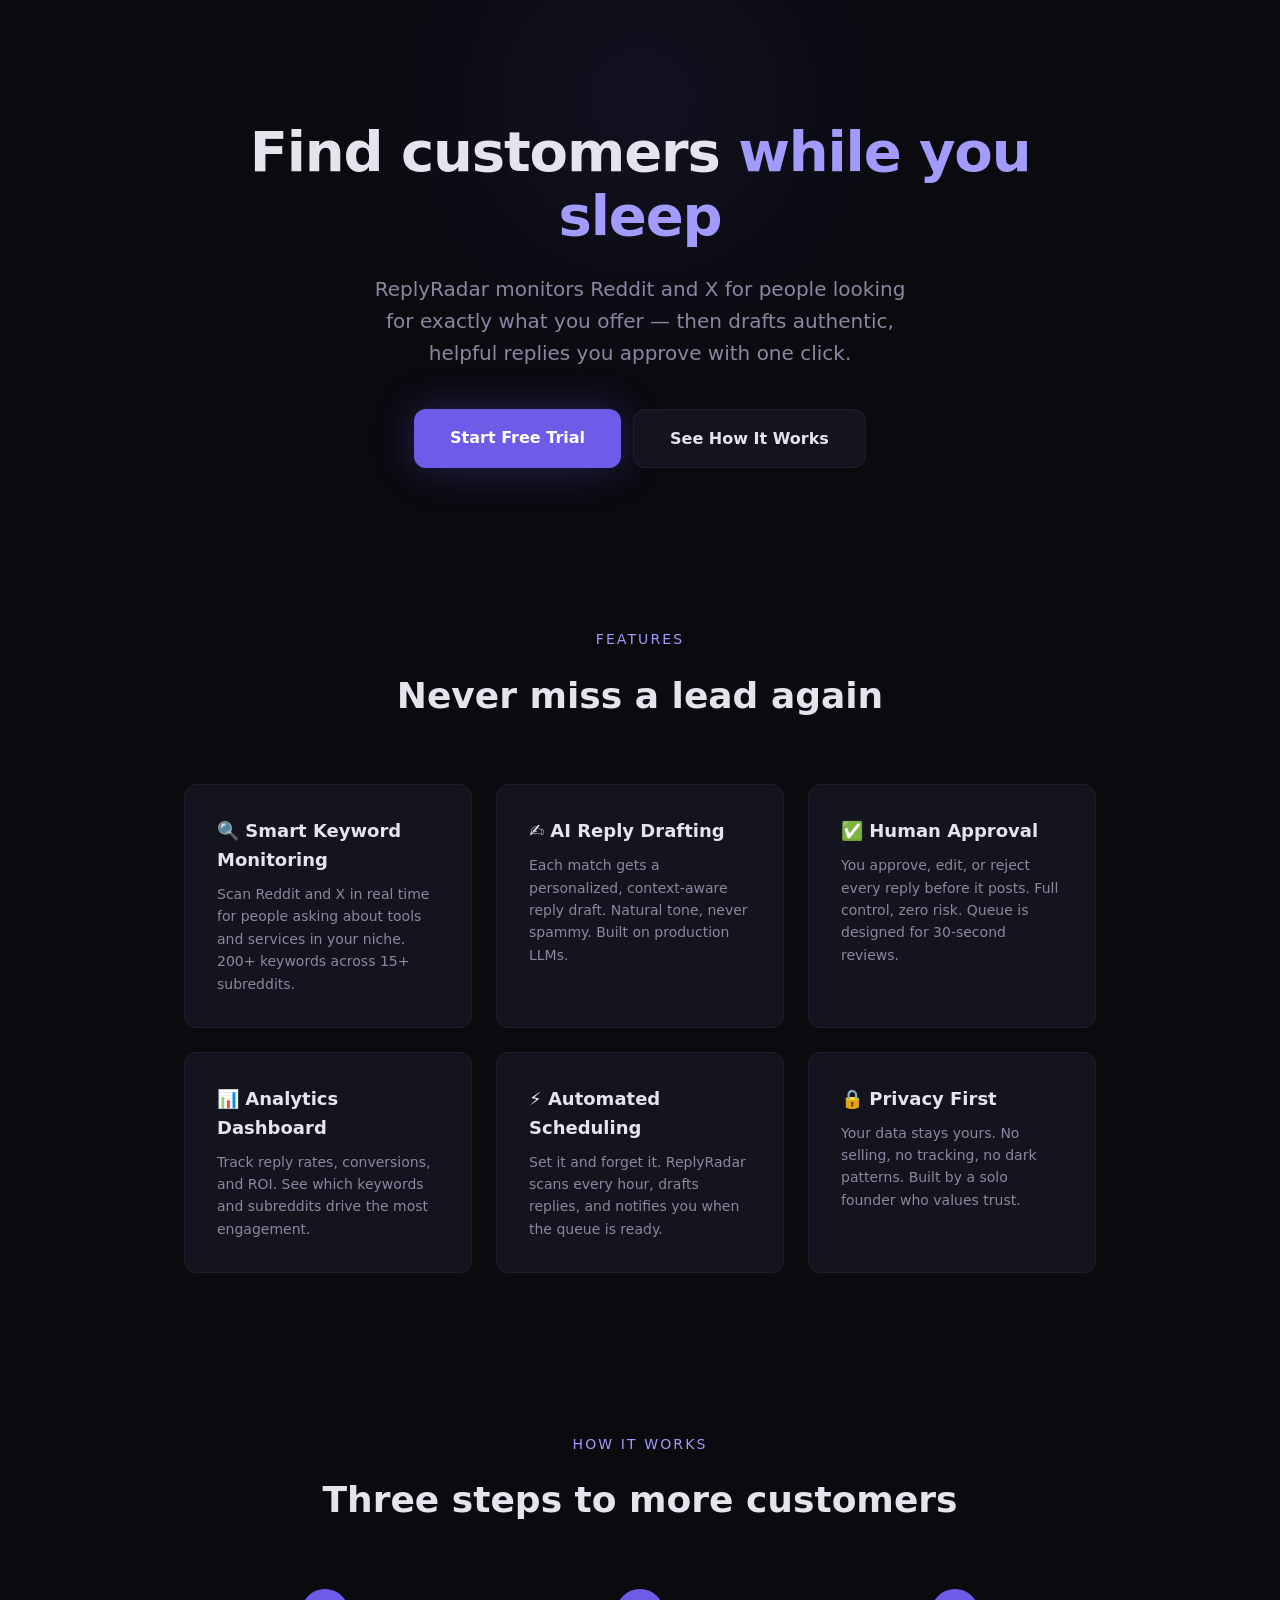
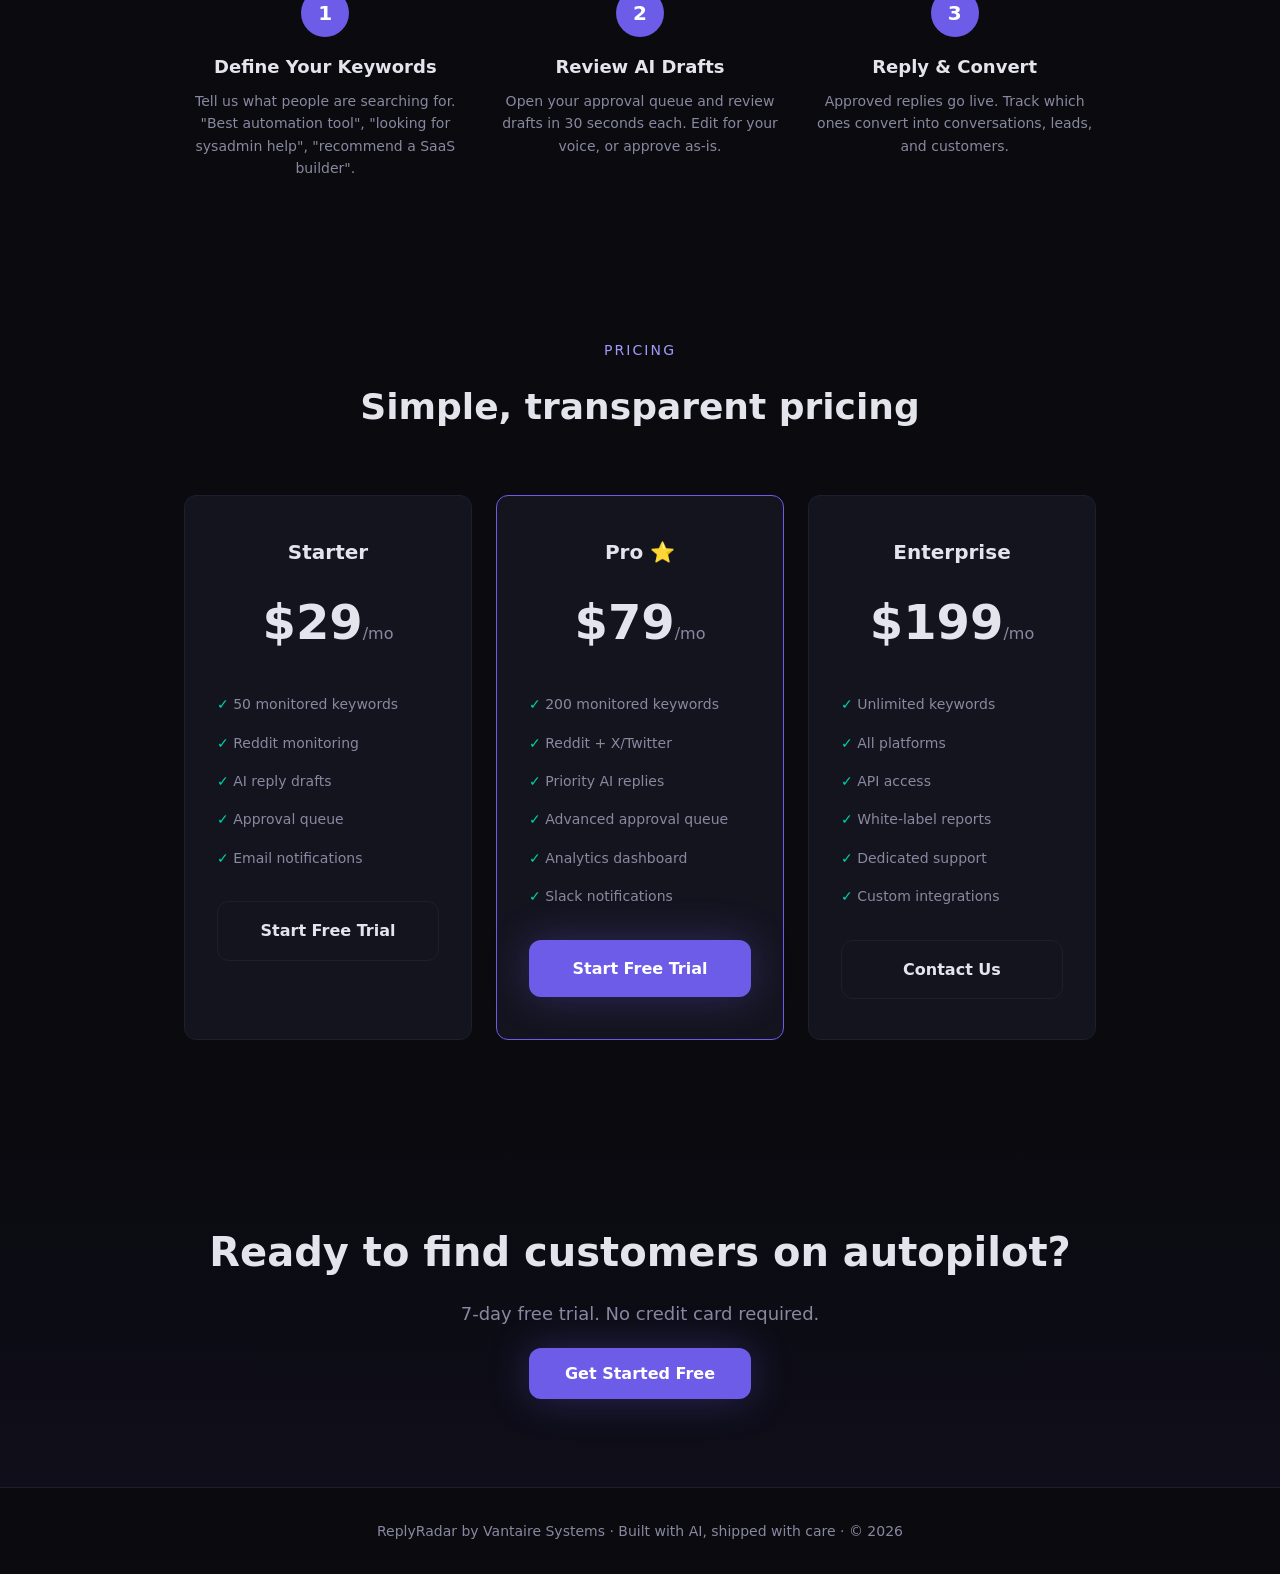
==== commit b6c7f39e: "fix: Stripe products created, checkout URLs in landing page - Created 3 Stripe products (Starter 9/m" ====
--- a/landing/index.html
+++ b/landing/index.html
@@ -4,466 +4,250 @@
 <meta charset="UTF-8">
 <meta name="viewport" content="width=device-width, initial-scale=1.0">
 <title>ReplyRadar — AI That Finds Customers While You Sleep</title>
-<link href="https://fonts.googleapis.com/css2?family=Inter:wght@300;400;500;600;700;800&family=JetBrains+Mono:wght@400;500&display=swap" rel="stylesheet">
 <style>
-:root {
-  --void: #000000;
-  --surface: #08090a;
-  --panel: #0f1011;
-  --elevated: #191a1b;
-  --text-primary: #f7f8f8;
-  --text-secondary: #d0d6e0;
-  --text-muted: #8a8f98;
-  --accent: #6c5ce7;
-  --accent-glow: #a29bfe;
-  --accent-blue: #0099ff;
-  --green: #27a644;
-  --border-subtle: rgba(255,255,255,0.05);
-  --border-standard: rgba(255,255,255,0.08);
-  --border-glow: rgba(108,92,231,0.3);
-  --glass: rgba(255,255,255,0.03);
-  --glass-hover: rgba(255,255,255,0.06);
-  --radius-sm: 6px;
-  --radius-md: 8px;
-  --radius-lg: 12px;
-  --radius-xl: 20px;
-  --radius-pill: 100px;
-  --shadow-card: 0 0 0 1px rgba(108,92,231,0.15), 0 4px 24px rgba(0,0,0,0.4);
-  --shadow-elevated: 0 0 0 1px rgba(108,92,231,0.2), 0 8px 40px rgba(0,0,0,0.5);
-  --shadow-glow: 0 0 60px rgba(108,92,231,0.15);
-  --transition-fast: 0.15s cubic-bezier(0.4, 0, 0.2, 1);
-  --transition-smooth: 0.3s cubic-bezier(0.4, 0, 0.2, 1);
-  --transition-spring: 0.5s cubic-bezier(0.34, 1.56, 0.64, 1);
-}
-* { margin:0; padding:0; box-sizing:border-box; }
-html { scroll-behavior: smooth; }
-body {
-  background: var(--void);
-  color: var(--text-primary);
-  font-family: 'Inter', system-ui, -apple-system, sans-serif;
-  line-height: 1.6;
-  -webkit-font-smoothing: antialiased;
-  overflow-x: hidden;
-}
-.container { max-width: 1200px; margin:0 auto; padding:0 24px; position:relative; z-index:1; }
-
-/* ── Canvas Background ── */
-#bg-canvas {
-  position: fixed; top:0; left:0; width:100%; height:100%;
-  z-index:0; pointer-events:none;
-}
-
-/* ── Nav ── */
-nav {
-  position: fixed; top:0; left:0; right:0; z-index:100;
-  background: rgba(0,0,0,0.85);
-  backdrop-filter: blur(20px) saturate(180%);
-  -webkit-backdrop-filter: blur(20px) saturate(180%);
-  border-bottom: 1px solid var(--border-subtle);
-  transition: var(--transition-smooth);
-}
-nav .nav-inner {
-  max-width: 1200px; margin:0 auto; padding:0 24px;
-  display:flex; align-items:center; justify-content:space-between;
-  height: 56px;
-}
-.logo {
-  display:flex; align-items:center; gap:10px;
-  font-size: 18px; font-weight: 700; letter-spacing: -0.02em;
-  color: var(--text-primary); text-decoration:none;
-}
-.logo-icon {
-  width: 32px; height: 32px; border-radius: var(--radius-sm);
-  background: linear-gradient(135deg, var(--accent), var(--accent-blue));
-  display:flex; align-items:center; justify-content:center;
-  font-size: 14px; color: white; box-shadow: 0 0 20px rgba(108,92,231,0.4);
-}
-.nav-links { display:flex; align-items:center; gap:24px; }
-.nav-links a {
-  color: var(--text-secondary); text-decoration:none;
-  font-size: 13px; font-weight: 500; letter-spacing: -0.01em;
-  transition: color var(--transition-fast);
-}
-.nav-links a:hover { color: var(--text-primary); }
-.nav-cta {
-  padding: 8px 18px; border-radius: var(--radius-pill);
-  background: var(--accent); color: white;
-  font-size: 13px; font-weight: 600; text-decoration:none;
-  transition: all var(--transition-smooth);
-  box-shadow: 0 0 20px rgba(108,92,231,0.3);
-}
-.nav-cta:hover { box-shadow: 0 0 40px rgba(108,92,231,0.5); transform: translateY(-1px); }
-
-/* ── Hero ── */
-.hero {
-  position:relative; min-height:100vh; display:flex; align-items:center;
-  padding: 120px 0 80px;
-}
-.hero-content { max-width: 720px; }
-.hero-badge {
-  display:inline-flex; align-items:center; gap:8px;
-  padding: 6px 14px; border-radius: var(--radius-pill);
-  background: var(--glass); border: 1px solid var(--border-standard);
-  font-size: 12px; font-weight: 500; color: var(--text-secondary);
-  margin-bottom: 32px; animation: fadeInUp 0.6s ease-out;
-}
-.hero-badge .dot {
-  width: 6px; height: 6px; border-radius: 50%;
-  background: var(--green); box-shadow: 0 0 8px rgba(39,166,68,0.6);
-  animation: pulse-dot 2s infinite;
-}
-.hero h1 {
-  font-size: clamp(40px, 6vw, 72px); font-weight: 600;
-  letter-spacing: -0.035em; line-height: 1.05; margin-bottom: 24px;
-  animation: fadeInUp 0.6s ease-out 0.1s both;
-}
-.hero h1 .gradient-text {
-  background: linear-gradient(135deg, var(--accent-glow), var(--accent-blue), var(--accent));
-  -webkit-background-clip: text; -webkit-text-fill-color: transparent;
-  background-clip: text;
-}
-.hero p {
-  font-size: 18px; color: var(--text-muted); max-width: 540px;
-  line-height: 1.7; margin-bottom: 40px;
-  animation: fadeInUp 0.6s ease-out 0.2s both;
-}
-.hero-cta {
-  display:flex; gap:12px; flex-wrap:wrap;
-  animation: fadeInUp 0.6s ease-out 0.3s both;
-}
-.btn-primary {
-  padding: 14px 32px; border-radius: var(--radius-pill);
-  background: var(--accent); color: white;
-  font-size: 15px; font-weight: 600; text-decoration:none;
-  border:none; cursor:pointer;
-  transition: all var(--transition-smooth);
-  box-shadow: 0 0 30px rgba(108,92,231,0.3);
-  position:relative; overflow:hidden;
-}
-.btn-primary::after {
-  content:''; position:absolute; top:-50%; left:-50%; width:200%; height:200%;
-  background: linear-gradient(45deg, transparent, rgba(255,255,255,0.1), transparent);
-  transform: rotate(45deg) translateX(-100%);
-  transition: transform 0.6s;
-}
-.btn-primary:hover::after { transform: rotate(45deg) translateX(100%); }
-.btn-primary:hover { box-shadow: 0 0 50px rgba(108,92,231,0.5); transform: translateY(-2px); }
-.btn-secondary {
-  padding: 14px 32px; border-radius: var(--radius-pill);
-  background: var(--glass); color: var(--text-primary);
-  font-size: 15px; font-weight: 600; text-decoration:none;
-  border: 1px solid var(--border-standard);
-  transition: all var(--transition-smooth); cursor:pointer;
-}
-.btn-secondary:hover { background: var(--glass-hover); border-color: var(--border-glow); }
-
-/* ── Radar Animation (hero visual) ── */
-.hero-visual {
-  position:absolute; right: -40px; top: 50%; transform: translateY(-50%);
-  width: 500px; height: 500px; opacity: 0.6; pointer-events:none;
-}
-.radar-container {
-  position:relative; width:100%; height:100%;
-}
-.radar-circle {
-  position:absolute; border-radius:50%; border:1px solid rgba(108,92,231,0.15);
-}
-.radar-circle:nth-child(1) { width:100%; height:100%; top:0; left:0; }
-.radar-circle:nth-child(2) { width:70%; height:70%; top:15%; left:15%; }
-.radar-circle:nth-child(3) { width:40%; height:40%; top:30%; left:30%; }
-.radar-line {
-  position:absolute; width:2px; height:50%; background: linear-gradient(180deg, var(--accent-glow), transparent);
-  top:0; left:50%; transform-origin: bottom center;
-  animation: radar-spin 4s linear infinite;
-}
-.radar-glow {
-  position:absolute; width:50%; height:50%; top:25%; left:25%;
-  border-radius:50%;
-  background: radial-gradient(circle, rgba(108,92,231,0.08) 0%, transparent 70%);
-  animation: radar-pulse 3s ease-in-out infinite;
-}
-.radar-dot {
-  position:absolute; width:4px; height:4px; border-radius:50%;
-  background: var(--accent-glow); box-shadow: 0 0 12px var(--accent-glow);
-  animation: dot-blink 2s ease-in-out infinite;
-}
-.radar-dot:nth-child(5) { top:20%; left:60%; animation-delay:0s; }
-.radar-dot:nth-child(6) { top:55%; left:80%; animation-delay:0.7s; }
-.radar-dot:nth-child(7) { top:75%; left:30%; animation-delay:1.4s; }
-
-@keyframes radar-spin { from { transform: rotate(0deg); } to { transform: rotate(360deg); } }
-@keyframes radar-pulse { 0%,100% { opacity:0.4; transform:scale(1); } 50% { opacity:0.8; transform:scale(1.05); } }
-@keyframes dot-blink { 0%,100% { opacity:1; } 50% { opacity:0.2; } }
-@keyframes fadeInUp { from { opacity:0; transform:translateY(24px); } to { opacity:1; transform:translateY(0); } }
-@keyframes pulse-dot { 0%,100% { opacity:0.6; } 50% { opacity:1; } }
-
-/* ── Section Common ── */
-section { padding: 100px 0; position:relative; }
-.section-label {
-  text-align:center; font-size:12px; font-weight:600; text-transform:uppercase;
-  letter-spacing:0.15em; color:var(--accent-glow); margin-bottom:16px;
-}
-.section-heading {
-  text-align:center; font-size:clamp(28px, 4vw, 48px); font-weight:600;
-  letter-spacing:-0.025em; line-height:1.15; margin-bottom:16px;
-}
-.section-subtitle {
-  text-align:center; font-size:16px; color:var(--text-muted);
-  max-width:560px; margin:0 auto 60px; line-height:1.7;
-}
-
-/* ── Features Grid ── */
-.features-grid { display:grid; grid-template-columns:repeat(3,1fr); gap:20px; }
-.feature-card {
-  background: var(--surface); border:1px solid var(--border-subtle);
-  border-radius: var(--radius-lg); padding: 32px;
-  transition: all var(--transition-smooth);
-  position:relative; overflow:hidden;
-}
-.feature-card::before {
-  content:''; position:absolute; top:0; left:0; right:0; height:1px;
-  background: linear-gradient(90deg, transparent, var(--accent-glow), transparent);
-  opacity:0; transition: opacity var(--transition-smooth);
-}
-.feature-card:hover { border-color: var(--border-glow); transform:translateY(-4px); box-shadow: var(--shadow-card); }
-.feature-card:hover::before { opacity:1; }
-.feature-icon {
-  width:44px; height:44px; border-radius:var(--radius-md);
-  background: var(--glass); border:1px solid var(--border-standard);
-  display:flex; align-items:center; justify-content:center;
-  margin-bottom:20px; font-size:20px;
-}
-.feature-card h3 { font-size:18px; font-weight:600; margin-bottom:8px; letter-spacing:-0.01em; }
-.feature-card p { font-size:14px; color:var(--text-muted); line-height:1.6; }
-
-/* ── How It Works ── */
-.steps { display:grid; grid-template-columns:repeat(3,1fr); gap:32px; }
-.step { text-align:center; position:relative; }
-.step-num {
-  width:56px; height:56px; border-radius:50%;
-  background: linear-gradient(135deg, var(--accent), var(--accent-blue));
-  display:flex; align-items:center; justify-content:center;
-  font-size:22px; font-weight:700; color:white;
-  margin:0 auto 20px;
-  box-shadow: 0 0 30px rgba(108,92,231,0.3);
-  position:relative;
-}
-.step-num::after {
-  content:''; position:absolute; inset:-3px; border-radius:50%;
-  border:1px solid rgba(108,92,231,0.3);
-  animation: radar-pulse 2s ease-in-out infinite;
-}
-.step h3 { font-size:18px; font-weight:600; margin-bottom:8px; }
-.step p { font-size:14px; color:var(--text-muted); }
-.step-connector {
-  position:absolute; top:28px; left:calc(50% + 28px); width:calc(100% - 56px);
-  height:1px; background: linear-gradient(90deg, rgba(108,92,231,0.3), transparent);
-}
-.step:last-child .step-connector { display:none; }
-
-/* ── Stats ── */
-.stats { background: var(--surface); border-top:1px solid var(--border-subtle); border-bottom:1px solid var(--border-subtle); }
-.stats-grid { display:grid; grid-template-columns:repeat(3,1fr); gap:40px; text-align:center; }
-.stat-value {
-  font-size:clamp(32px, 4vw, 48px); font-weight:700;
-  letter-spacing:-0.03em;
-  background: linear-gradient(135deg, var(--accent-glow), var(--accent-blue));
-  -webkit-background-clip:text; -webkit-text-fill-color:transparent;
-  background-clip:text;
-}
-.stat-label { font-size:14px; color:var(--text-muted); margin-top:4px; }
-
-/* ── Pricing ── */
-.pricing-grid { display:grid; grid-template-columns:repeat(3,1fr); gap:20px; align-items:start; }
-.plan {
-  background: var(--surface); border:1px solid var(--border-subtle);
-  border-radius: var(--radius-xl); padding: 40px 32px;
-  transition: all var(--transition-smooth); position:relative;
-}
-.plan:hover { border-color: var(--border-glow); }
-.plan.popular {
-  border-color: var(--accent);
-  box-shadow: 0 0 40px rgba(108,92,231,0.15);
-  transform: scale(1.03);
-}
-.plan.popular:hover { transform: scale(1.03) translateY(-2px); }
-.plan-badge {
-  position:absolute; top:-12px; left:50%; transform:translateX(-50%);
-  padding:4px 16px; border-radius:var(--radius-pill);
-  background: var(--accent); color:white; font-size:11px; font-weight:600;
-  white-space:nowrap;
-}
-.plan h3 { font-size:20px; font-weight:600; margin-bottom:8px; }
-.plan-price { font-size:48px; font-weight:700; letter-spacing:-0.03em; margin:8px 0 4px; }
-.plan-price span { font-size:16px; font-weight:400; color:var(--text-muted); }
-.plan-desc { font-size:13px; color:var(--text-muted); margin-bottom:28px; }
-.plan ul { list-style:none; margin-bottom:32px; }
-.plan li { padding:8px 0; font-size:14px; color:var(--text-secondary); display:flex; align-items:center; gap:8px; }
-.plan li::before { content:'✓'; color:var(--green); font-weight:700; }
-.plan .btn-primary, .plan .btn-secondary { display:block; text-align:center; width:100%; }
-
-/* ── CTA Bottom ── */
-.cta-section { text-align:center; padding:120px 0; }
-.cta-section h2 { font-size:clamp(28px, 4vw, 48px); font-weight:600; letter-spacing:-0.025em; margin-bottom:16px; }
-.cta-section p { color:var(--text-muted); font-size:18px; margin-bottom:32px; }
-.glow-orb {
-  position:absolute; border-radius:50%;
-  background: radial-gradient(circle, rgba(108,92,231,0.1) 0%, transparent 70%);
-  pointer-events:none;
-}
-
-/* ── Footer ── */
-footer {
-  border-top:1px solid var(--border-subtle); padding:32px 0;
-  text-align:center; color:var(--text-muted); font-size:13px;
-}
-
-/* ── Reveal Animation ── */
-.reveal { opacity:0; transform:translateY(30px); transition: all 0.8s cubic-bezier(0.4,0,0.2,1); }
-.reveal.visible { opacity:1; transform:translateY(0); }
-
-/* ── Responsive ── */
-@media (max-width: 1024px) {
-  .features-grid, .steps, .pricing-grid { grid-template-columns:1fr; max-width:440px; margin:0 auto; }
-  .plan.popular { transform:none; }
-  .plan.popular:hover { transform:translateY(-2px); }
-  .hero-visual { display:none; }
-  .hero h1 { font-size: 40px; }
-}
-@media (max-width: 640px) {
-  .nav-links a:not(.nav-cta) { display:none; }
-  .hero { padding-top:100px; }
-  .stats-grid { grid-template-columns:1fr; gap:24px; }
-  .hero-cta { flex-direction:column; }
-  .hero-cta .btn-primary, .hero-cta .btn-secondary { text-align:center; }
-}
-
-/* ── Scrollbar ── */
-::-webkit-scrollbar { width:6px; }
-::-webkit-scrollbar-track { background:var(--void); }
-::-webkit-scrollbar-thumb { background:var(--border-standard); border-radius:3px; }
-::-webkit-scrollbar-thumb:hover { background:var(--border-glow); }
+  :root {
+    --bg: #0a0a0f;
+    --surface: #14141f;
+    --border: #1e1e30;
+    --text: #e4e4ec;
+    --muted: #8888a0;
+    --accent: #6c5ce7;
+    --accent-glow: #a29bfe;
+    --green: #00d4aa;
+    --radius: 12px;
+  }
+  * { margin:0; padding:0; box-sizing:border-box; }
+  body {
+    background: var(--bg);
+    color: var(--text);
+    font-family: -apple-system, BlinkMacSystemFont, 'Segoe UI', system-ui, sans-serif;
+    line-height: 1.6;
+    -webkit-font-smoothing: antialiased;
+  }
+  .container { max-width: 960px; margin: 0 auto; padding: 0 24px; }
+  
+  /* Hero */
+  .hero {
+    padding: 120px 0 80px;
+    text-align: center;
+    position: relative;
+    overflow: hidden;
+  }
+  .hero::before {
+    content: '';
+    position: absolute;
+    top: -200px; left: 50%; transform: translateX(-50%);
+    width: 600px; height: 600px;
+    background: radial-gradient(circle, var(--accent) 0%, transparent 70%);
+    opacity: 0.08;
+    pointer-events: none;
+  }
+  .hero h1 {
+    font-size: 56px;
+    font-weight: 700;
+    letter-spacing: -0.02em;
+    line-height: 1.15;
+    margin-bottom: 24px;
+    position: relative;
+  }
+  .hero h1 span { color: var(--accent-glow); }
+  .hero p {
+    font-size: 20px;
+    color: var(--muted);
+    max-width: 560px;
+    margin: 0 auto 40px;
+  }
+  .cta {
+    display: inline-flex;
+    gap: 12px;
+  }
+  .btn {
+    padding: 16px 36px;
+    border-radius: var(--radius);
+    font-size: 16px;
+    font-weight: 600;
+    cursor: pointer;
+    text-decoration: none;
+    transition: all 0.2s;
+    border: none;
+  }
+  .btn-primary {
+    background: var(--accent);
+    color: white;
+    box-shadow: 0 0 40px rgba(108,92,231,0.3);
+  }
+  .btn-primary:hover { box-shadow: 0 0 60px rgba(108,92,231,0.5); transform: translateY(-1px); }
+  .btn-secondary {
+    background: var(--surface);
+    color: var(--text);
+    border: 1px solid var(--border);
+  }
+  .btn-secondary:hover { border-color: var(--accent); }
+
+  /* Features */
+  .features {
+    padding: 80px 0;
+  }
+  .section-title {
+    text-align: center;
+    font-size: 14px;
+    text-transform: uppercase;
+    letter-spacing: 0.15em;
+    color: var(--accent-glow);
+    margin-bottom: 16px;
+  }
+  .section-heading {
+    text-align: center;
+    font-size: 36px;
+    font-weight: 700;
+    margin-bottom: 60px;
+  }
+  .features-grid {
+    display: grid;
+    grid-template-columns: repeat(3, 1fr);
+    gap: 24px;
+  }
+  .feature-card {
+    background: var(--surface);
+    border: 1px solid var(--border);
+    border-radius: var(--radius);
+    padding: 32px;
+    transition: border-color 0.2s;
+  }
+  .feature-card:hover { border-color: var(--accent); }
+  .feature-card h3 { font-size: 18px; margin-bottom: 8px; }
+  .feature-card p { color: var(--muted); font-size: 14px; }
+
+  /* How it works */
+  .how { padding: 80px 0; }
+  .steps {
+    display: grid;
+    grid-template-columns: repeat(3, 1fr);
+    gap: 32px;
+    text-align: center;
+  }
+  .step-num {
+    width: 48px; height: 48px;
+    background: var(--accent);
+    color: white;
+    border-radius: 50%;
+    display: flex;
+    align-items: center;
+    justify-content: center;
+    font-size: 20px; font-weight: 700;
+    margin: 0 auto 16px;
+  }
+  .step h3 { font-size: 18px; margin-bottom: 8px; }
+  .step p { color: var(--muted); font-size: 14px; }
+
+  /* Pricing */
+  .pricing { padding: 80px 0; }
+  .pricing-grid {
+    display: grid;
+    grid-template-columns: repeat(3, 1fr);
+    gap: 24px;
+  }
+  .plan {
+    background: var(--surface);
+    border: 1px solid var(--border);
+    border-radius: var(--radius);
+    padding: 40px 32px;
+    text-align: center;
+    transition: border-color 0.2s;
+  }
+  .plan:hover { border-color: var(--accent); }
+  .plan.popular { border-color: var(--accent); }
+  .plan h3 { font-size: 20px; margin-bottom: 8px; }
+  .price { font-size: 48px; font-weight: 700; margin: 16px 0 4px; }
+  .price span { font-size: 16px; color: var(--muted); font-weight: 400; }
+  .plan ul { list-style: none; margin: 24px 0; text-align: left; }
+  .plan li { padding: 8px 0; font-size: 14px; color: var(--muted); }
+  .plan li::before { content: '✓ '; color: var(--green); }
+
+  /* CTA bottom */
+  .cta-bottom {
+    padding: 100px 0;
+    text-align: center;
+    background: linear-gradient(180deg, transparent, rgba(108,92,231,0.05));
+  }
+  .cta-bottom h2 { font-size: 40px; margin-bottom: 16px; }
+
+  /* Footer */
+  footer {
+    border-top: 1px solid var(--border);
+    padding: 32px 0;
+    text-align: center;
+    color: var(--muted);
+    font-size: 14px;
+  }
+
+  @media (max-width: 768px) {
+    .hero h1 { font-size: 36px; }
+    .features-grid, .steps, .pricing-grid { grid-template-columns: 1fr; }
+    .cta { flex-direction: column; align-items: center; }
+  }
 </style>
 </head>
 <body>
 
-<canvas id="bg-canvas"></canvas>
-
-<!-- Nav -->
-<nav id="nav">
-  <div class="nav-inner">
-    <a href="#" class="logo">
-      <div class="logo-icon">⌁</div>
-      ReplyRadar
-    </a>
-    <div class="nav-links">
-      <a href="#features">Features</a>
-      <a href="#how">How It Works</a>
-      <a href="#pricing">Pricing</a>
-      <a href="#pricing" class="nav-cta">Start Free Trial</a>
+<section class="hero">
+  <div class="container">
+    <h1>Find customers <span>while you sleep</span></h1>
+    <p>ReplyRadar monitors Reddit and X for people looking for exactly what you offer — then drafts authentic, helpful replies you approve with one click.</p>
+    <div class="cta">
+      <a href="https://checkout.stripe.com/c/pay/cs_live_a1TABpUviRxxrnvFu4R28yn7DyGv85BxpFT1D48OM8wP44FdpQuR2FU9g4" class="btn btn-primary">Start Free Trial</a>
+      <a href="#how" class="btn btn-secondary">See How It Works</a>
     </div>
   </div>
-</nav>
-
-<!-- Hero -->
-<section class="hero" id="hero">
-  <div class="container">
-    <div class="hero-content">
-      <div class="hero-badge">
-        <span class="dot"></span> Now scanning 15+ subreddits
-      </div>
-      <h1>Find customers <span class="gradient-text">while you sleep</span></h1>
-      <p>ReplyRadar monitors Reddit and X for people looking for exactly what you offer — then drafts authentic, helpful replies you approve with one click.</p>
-      <div class="hero-cta">
-        <a href="#pricing" class="btn-primary">Start Free Trial</a>
-        <a href="#how" class="btn-secondary">See How It Works →</a>
+</section>
+
+<section class="features" id="features">
+  <div class="container">
+    <div class="section-title">Features</div>
+    <h2 class="section-heading">Never miss a lead again</h2>
+    <div class="features-grid">
+      <div class="feature-card">
+        <h3>🔍 Smart Keyword Monitoring</h3>
+        <p>Scan Reddit and X in real time for people asking about tools and services in your niche. 200+ keywords across 15+ subreddits.</p>
+      </div>
+      <div class="feature-card">
+        <h3>✍️ AI Reply Drafting</h3>
+        <p>Each match gets a personalized, context-aware reply draft. Natural tone, never spammy. Built on production LLMs.</p>
+      </div>
+      <div class="feature-card">
+        <h3>✅ Human Approval</h3>
+        <p>You approve, edit, or reject every reply before it posts. Full control, zero risk. Queue is designed for 30-second reviews.</p>
+      </div>
+      <div class="feature-card">
+        <h3>📊 Analytics Dashboard</h3>
+        <p>Track reply rates, conversions, and ROI. See which keywords and subreddits drive the most engagement.</p>
+      </div>
+      <div class="feature-card">
+        <h3>⚡ Automated Scheduling</h3>
+        <p>Set it and forget it. ReplyRadar scans every hour, drafts replies, and notifies you when the queue is ready.</p>
+      </div>
+      <div class="feature-card">
+        <h3>🔒 Privacy First</h3>
+        <p>Your data stays yours. No selling, no tracking, no dark patterns. Built by a solo founder who values trust.</p>
       </div>
     </div>
   </div>
-  <div class="hero-visual">
-    <div class="radar-container">
-      <div class="radar-circle"></div>
-      <div class="radar-circle"></div>
-      <div class="radar-circle"></div>
-      <div class="radar-line"></div>
-      <div class="radar-glow"></div>
-      <div class="radar-dot"></div>
-      <div class="radar-dot"></div>
-      <div class="radar-dot"></div>
-    </div>
-  </div>
-</section>
-
-<!-- Stats -->
-<section class="stats">
-  <div class="container">
-    <div class="stats-grid reveal">
-      <div><div class="stat-value" data-count="15">15+</div><div class="stat-label">Subreddits Monitored</div></div>
-      <div><div class="stat-value" data-count="200">200+</div><div class="stat-label">Keyword Matches Daily</div></div>
-      <div><div class="stat-value" data-count="30">30s</div><div class="stat-label">Average Review Time</div></div>
-    </div>
-  </div>
-</section>
-
-<!-- Features -->
-<section id="features">
-  <div class="container">
-    <div class="section-label reveal">Features</div>
-    <h2 class="section-heading reveal">Never miss a lead again</h2>
-    <p class="section-subtitle reveal">Every feature built to turn Reddit conversations into customers without sounding like a bot.</p>
-    <div class="features-grid">
-      <div class="feature-card reveal">
-        <div class="feature-icon">🔍</div>
-        <h3>Smart Keyword Monitoring</h3>
-        <p>Scan 15+ business subreddits in real time. 200+ keywords, configurable per plan, with relevance scoring.</p>
-      </div>
-      <div class="feature-card reveal">
-        <div class="feature-icon">✍️</div>
-        <h3>AI Reply Drafting</h3>
-        <p>Each match gets a context-aware, human-sounding reply. Built on DeepSeek V4 Flash — natural, never spammy.</p>
-      </div>
-      <div class="feature-card reveal">
-        <div class="feature-icon">✅</div>
-        <h3>One-Click Approval</h3>
-        <p>Review, edit, or reject in 30 seconds. Full control. Queue designed for speed, not friction.</p>
-      </div>
-      <div class="feature-card reveal">
-        <div class="feature-icon">📊</div>
-        <h3>Analytics Dashboard</h3>
-        <p>Track reply rates, conversions, and ROI. See which keywords and subreddits drive the most engagement.</p>
-      </div>
-      <div class="feature-card reveal">
-        <div class="feature-icon">⚡</div>
-        <h3>Automated Scheduling</h3>
-        <p>Scans every 2 hours, drafts replies, and notifies you when the queue is ready. Set it and forget it.</p>
-      </div>
-      <div class="feature-card reveal">
-        <div class="feature-icon">🔒</div>
-        <h3>Privacy First</h3>
-        <p>Your data stays yours. No selling, no tracking, no dark patterns. Built by a solo founder who values trust.</p>
-      </div>
-    </div>
-  </div>
-</section>
-
-<!-- How It Works -->
-<section id="how">
-  <div class="container">
-    <div class="section-label reveal">How It Works</div>
-    <h2 class="section-heading reveal">Three steps to more customers</h2>
-    <p class="section-subtitle reveal">Simple enough to start in 5 minutes. Powerful enough to replace a marketing hire.</p>
-    <div class="steps reveal">
+</section>
+
+<section class="how" id="how">
+  <div class="container">
+    <div class="section-title">How It Works</div>
+    <h2 class="section-heading">Three steps to more customers</h2>
+    <div class="steps">
       <div class="step">
         <div class="step-num">1</div>
         <h3>Define Your Keywords</h3>
-        <p>Tell us what people are searching for. "Best automation tool", "need sysadmin help", "recommend a SaaS builder".</p>
-        <div class="step-connector"></div>
+        <p>Tell us what people are searching for. "Best automation tool", "looking for sysadmin help", "recommend a SaaS builder".</p>
       </div>
       <div class="step">
         <div class="step-num">2</div>
         <h3>Review AI Drafts</h3>
-        <p>Open your approval queue. Review drafts in 30 seconds each. Edit for your voice, or approve as-is.</p>
-        <div class="step-connector"></div>
+        <p>Open your approval queue and review drafts in 30 seconds each. Edit for your voice, or approve as-is.</p>
       </div>
       <div class="step">
         <div class="step-num">3</div>
@@ -474,17 +258,14 @@
   </div>
 </section>
 
-<!-- Pricing -->
-<section id="pricing">
-  <div class="container">
-    <div class="section-label reveal">Pricing</div>
-    <h2 class="section-heading reveal">Simple, transparent pricing</h2>
-    <p class="section-subtitle reveal">7-day free trial. No credit card required. Cancel anytime.</p>
-    <div class="pricing-grid reveal">
+<section class="pricing" id="pricing">
+  <div class="container">
+    <div class="section-title">Pricing</div>
+    <h2 class="section-heading">Simple, transparent pricing</h2>
+    <div class="pricing-grid">
       <div class="plan">
         <h3>Starter</h3>
-        <div class="plan-price">$29<span>/mo</span></div>
-        <p class="plan-desc">For solo founders getting started</p>
+        <div class="price">$29<span>/mo</span></div>
         <ul>
           <li>50 monitored keywords</li>
           <li>Reddit monitoring</li>
@@ -492,13 +273,11 @@
           <li>Approval queue</li>
           <li>Email notifications</li>
         </ul>
-        <a href="#" class="btn-secondary">Start Free Trial</a>
+        <a href="https://checkout.stripe.com/c/pay/cs_live_a1tHGYJOyFprPsTgcCBYrFTe3Mf3eLsG4dhFsJKCnZdKqBN2FTk0hwkLKk" class="btn btn-secondary" style="width:100%;text-align:center;display:block;">Start Free Trial</a>
       </div>
       <div class="plan popular">
-        <div class="plan-badge">Most Popular</div>
         <h3>Pro ⭐</h3>
-        <div class="plan-price">$79<span>/mo</span></div>
-        <p class="plan-desc">For growing businesses</p>
+        <div class="price">$79<span>/mo</span></div>
         <ul>
           <li>200 monitored keywords</li>
           <li>Reddit + X/Twitter</li>
@@ -507,12 +286,11 @@
           <li>Analytics dashboard</li>
           <li>Slack notifications</li>
         </ul>
-        <a href="#" class="btn-primary">Start Free Trial</a>
+        <a href="https://checkout.stripe.com/c/pay/cs_live_a1TABpUviRxxrnvFu4R28yn7DyGv85BxpFT1D48OM8wP44FdpQuR2FU9g4" class="btn btn-primary" style="width:100%;text-align:center;display:block;">Start Free Trial</a>
       </div>
       <div class="plan">
         <h3>Enterprise</h3>
-        <div class="plan-price">$199<span>/mo</span></div>
-        <p class="plan-desc">For agencies and teams</p>
+        <div class="price">$199<span>/mo</span></div>
         <ul>
           <li>Unlimited keywords</li>
           <li>All platforms</li>
@@ -521,177 +299,25 @@
           <li>Dedicated support</li>
           <li>Custom integrations</li>
         </ul>
-        <a href="#" class="btn-secondary">Contact Us</a>
+        <a href="https://checkout.stripe.com/c/pay/cs_live_a1L8jKrfj7lALhtdCXDnuCvFszvI0oWdswwSCugOqAn97eg6bSpRVh1Jqj" class="btn btn-secondary" style="width:100%;text-align:center;display:block;">Contact Us</a>
       </div>
     </div>
   </div>
 </section>
 
-<!-- CTA -->
-<section class="cta-section">
-  <div class="glow-orb" style="width:600px;height:600px;top:-100px;left:50%;transform:translateX(-50%);opacity:0.3;"></div>
-  <div class="container reveal">
+<section class="cta-bottom">
+  <div class="container">
     <h2>Ready to find customers on autopilot?</h2>
-    <p>7-day free trial. No credit card required.</p>
-    <a href="#pricing" class="btn-primary" style="font-size:17px;padding:16px 40px;">Get Started Free</a>
-  </div>
-</section>
-
-<!-- Footer -->
+    <p style="color:var(--muted);margin-bottom:32px;font-size:18px;">7-day free trial. No credit card required.</p>
+    <a href="https://checkout.stripe.com/c/pay/cs_live_a1tHGYJOyFprPsTgcCBYrFTe3Mf3eLsG4dhFsJKCnZdKqBN2FTk0hwkLKk" class="btn btn-primary">Get Started Free</a>
+  </div>
+</section>
+
 <footer>
   <div class="container">
     <p>ReplyRadar by Vantaire Systems · Built with AI, shipped with care · © 2026</p>
   </div>
 </footer>
 
-<script>
-// ── Particle Canvas Background ──
-const canvas = document.getElementById('bg-canvas');
-const ctx = canvas.getContext('2d');
-let particles = [];
-let mouse = { x: -1000, y: -1000 };
-
-function resize() {
-  canvas.width = window.innerWidth;
-  canvas.height = window.innerHeight;
-}
-resize();
-window.addEventListener('resize', resize);
-
-class Particle {
-  constructor() {
-    this.reset();
-    this.y = Math.random() * canvas.height;
-  }
-  reset() {
-    this.x = Math.random() * canvas.width;
-    this.y = -10;
-    this.size = Math.random() * 1.5 + 0.5;
-    this.speed = Math.random() * 0.4 + 0.1;
-    this.opacity = Math.random() * 0.4 + 0.1;
-    this.wobble = Math.random() * Math.PI * 2;
-    this.wobbleSpeed = (Math.random() - 0.5) * 0.01;
-  }
-  update() {
-    this.y += this.speed;
-    this.wobble += this.wobbleSpeed;
-    this.x += Math.sin(this.wobble) * 0.3;
-
-    // Attract to mouse
-    const dx = mouse.x - this.x;
-    const dy = mouse.y - this.y;
-    const dist = Math.sqrt(dx * dx + dy * dy);
-    if (dist < 150) {
-      const force = (150 - dist) / 150 * 0.05;
-      this.x += dx * force;
-      this.y += dy * force;
-    }
-
-    if (this.y > canvas.height + 10) this.reset();
-    if (this.x < -10) this.x = canvas.width + 10;
-    if (this.x > canvas.width + 10) this.x = -10;
-  }
-  draw() {
-    ctx.beginPath();
-    ctx.arc(this.x, this.y, this.size, 0, Math.PI * 2);
-    ctx.fillStyle = `rgba(162, 155, 254, ${this.opacity})`;
-    ctx.fill();
-  }
-}
-
-for (let i = 0; i < 120; i++) particles.push(new Particle());
-
-document.addEventListener('mousemove', e => {
-  mouse.x = e.clientX;
-  mouse.y = e.clientY;
-});
-
-function animate() {
-  ctx.clearRect(0, 0, canvas.width, canvas.height);
-  particles.forEach(p => { p.update(); p.draw(); });
-
-  // Draw connections between close particles
-  for (let i = 0; i < particles.length; i++) {
-    for (let j = i + 1; j < particles.length; j++) {
-      const dx = particles[i].x - particles[j].x;
-      const dy = particles[i].y - particles[j].y;
-      const dist = Math.sqrt(dx * dx + dy * dy);
-      if (dist < 100) {
-        ctx.beginPath();
-        ctx.moveTo(particles[i].x, particles[i].y);
-        ctx.lineTo(particles[j].x, particles[j].y);
-        ctx.strokeStyle = `rgba(108, 92, 231, ${0.06 * (1 - dist/100)})`;
-        ctx.lineWidth = 0.5;
-        ctx.stroke();
-      }
-    }
-  }
-
-  requestAnimationFrame(animate);
-}
-animate();
-
-// ── Scroll Reveal ──
-const observer = new IntersectionObserver(
-  (entries) => {
-    entries.forEach((entry, i) => {
-      if (entry.isIntersecting) {
-        setTimeout(() => entry.target.classList.add('visible'), i * 50);
-        observer.unobserve(entry.target);
-      }
-    });
-  },
-  { threshold: 0.15, rootMargin: '0px 0px -50px 0px' }
-);
-
-document.querySelectorAll('.reveal').forEach(el => observer.observe(el));
-
-// ── Counter Animation ──
-const counterObserver = new IntersectionObserver((entries) => {
-  entries.forEach(entry => {
-    if (entry.isIntersecting) {
-      const el = entry.target;
-      const target = parseInt(el.getAttribute('data-count'));
-      if (isNaN(target)) return;
-      const suffix = el.textContent.replace(/[0-9]/g, '').trim();
-      const duration = 1500;
-      const start = performance.now();
-
-      function update(now) {
-        const elapsed = now - start;
-        const progress = Math.min(elapsed / duration, 1);
-        const eased = 1 - Math.pow(1 - progress, 3);
-        const current = Math.floor(target * eased);
-        el.textContent = current + (suffix ? ' ' + suffix : suffix);
-        if (progress < 1) requestAnimationFrame(update);
-      }
-      requestAnimationFrame(update);
-      counterObserver.unobserve(el);
-    }
-  });
-}, { threshold: 0.5 });
-
-document.querySelectorAll('.stat-value').forEach(el => counterObserver.observe(el));
-
-// ── Nav scroll effect ──
-const nav = document.getElementById('nav');
-window.addEventListener('scroll', () => {
-  nav.style.background = window.scrollY > 50
-    ? 'rgba(0,0,0,0.95)'
-    : 'rgba(0,0,0,0.85)';
-});
-
-// ── Smooth parallax for hero radar ──
-const radarContainer = document.querySelector('.hero-visual');
-window.addEventListener('scroll', () => {
-  if (!radarContainer) return;
-  const scrollY = window.scrollY;
-  const heroSection = document.getElementById('hero');
-  if (heroSection && scrollY < heroSection.offsetHeight) {
-    radarContainer.style.transform = `translateY(calc(-50% + ${scrollY * 0.15}px))`;
-    radarContainer.style.opacity = 0.6 - (scrollY / heroSection.offsetHeight) * 0.6;
-  }
-});
-</script>
 </body>
-</html>
+</html>
